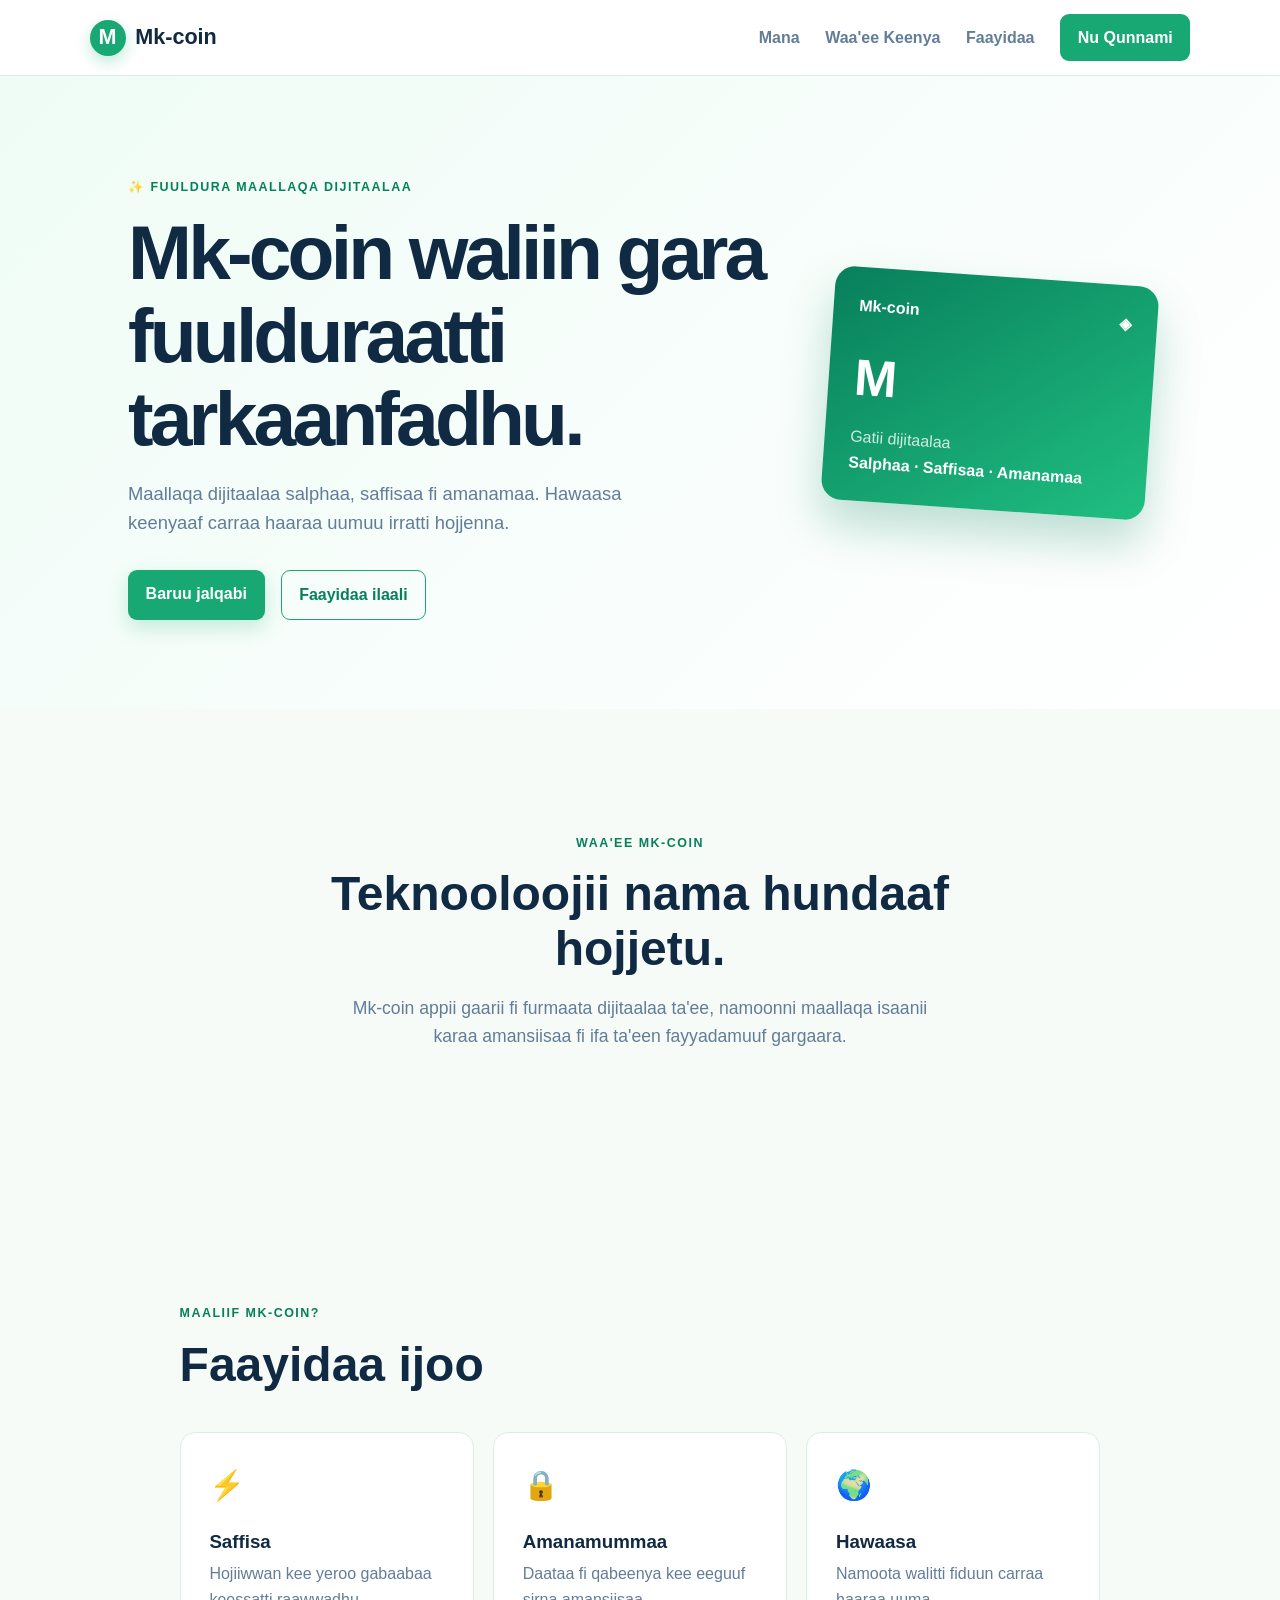
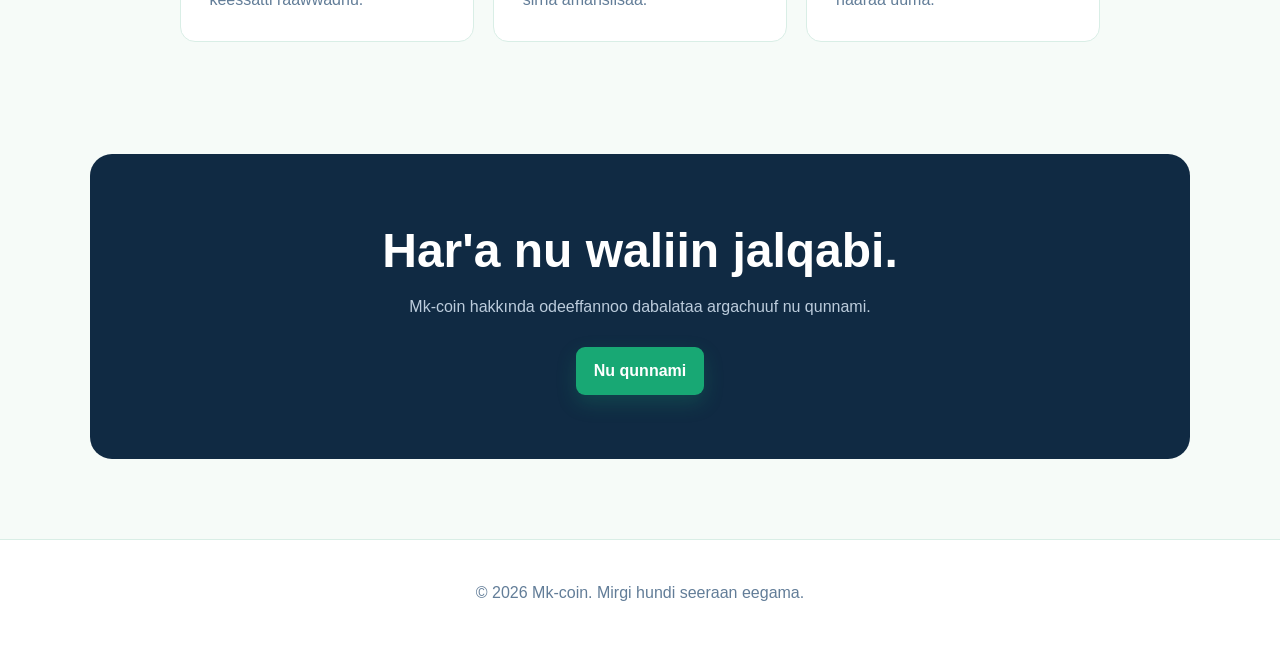
==== index.html @ b6b7df34 "Create Mk-coin Afaan Oromoo website landing page" ====
<!DOCTYPE html>
<html lang="om">
<head>
  <meta charset="UTF-8">
  <meta name="viewport" content="width=device-width, initial-scale=1.0">
  <meta name="description" content="Mk-coin — maallaqa dijitaalaa salphaa fi amanamaa.">
  <title>Mk-coin | Maallaqa Dijitaalaa</title>
  <link rel="stylesheet" href="style.css">
</head>
<body>
  <header class="navbar">
    <a class="brand" href="#home"><span class="coin">M</span> Mk-coin</a>
    <nav>
      <a href="#home">Mana</a>
      <a href="#about">Waa'ee Keenya</a>
      <a href="#features">Faayidaa</a>
      <a class="nav-button" href="#contact">Nu Qunnami</a>
    </nav>
    <button class="menu-button" aria-label="Menuu bani">☰</button>
  </header>

  <main>
    <section id="home" class="hero">
      <div class="hero-content">
        <p class="eyebrow">✨ Fuuldura maallaqa dijitaalaa</p>
        <h1>Mk-coin waliin gara fuulduraatti tarkaanfadhu.</h1>
        <p class="hero-text">Maallaqa dijitaalaa salphaa, saffisaa fi amanamaa. Hawaasa keenyaaf carraa haaraa uumuu irratti hojjenna.</p>
        <div class="hero-actions">
          <a class="button primary" href="#about">Baruu jalqabi</a>
          <a class="button secondary" href="#features">Faayidaa ilaali</a>
        </div>
      </div>
      <div class="hero-card" aria-label="Kaardii Mk-coin">
        <div class="card-top"><span>Mk-coin</span><span>◈</span></div>
        <div class="card-symbol">M</div>
        <p class="card-label">Gatii dijitaalaa</p>
        <strong>Salphaa · Saffisaa · Amanamaa</strong>
      </div>
    </section>

    <section id="about" class="section about">
      <p class="eyebrow">Waa'ee Mk-coin</p>
      <h2>Teknooloojii nama hundaaf hojjetu.</h2>
      <p>Mk-coin appii gaarii fi furmaata dijitaalaa ta'ee, namoonni maallaqa isaanii karaa amansiisaa fi ifa ta'een fayyadamuuf gargaara.</p>
    </section>

    <section id="features" class="section">
      <p class="eyebrow">Maaliif Mk-coin?</p>
      <h2>Faayidaa ijoo</h2>
      <div class="features-grid">
        <article class="feature"><span>⚡</span><h3>Saffisa</h3><p>Hojiiwwan kee yeroo gabaabaa keessatti raawwadhu.</p></article>
        <article class="feature"><span>🔒</span><h3>Amanamummaa</h3><p>Daataa fi qabeenya kee eeguuf sirna amansiisaa.</p></article>
        <article class="feature"><span>🌍</span><h3>Hawaasa</h3><p>Namoota walitti fiduun carraa haaraa uuma.</p></article>
      </div>
    </section>

    <section id="contact" class="cta">
      <h2>Har'a nu waliin jalqabi.</h2>
      <p>Mk-coin hakkında odeeffannoo dabalataa argachuuf nu qunnami.</p>
      <a class="button primary" href="mailto:info@mk-coin.example">Nu qunnami</a>
    </section>
  </main>

  <footer><p>© <span id="year"></span> Mk-coin. Mirgi hundi seeraan eegama.</p></footer>
  <script src="script.js"></script>
</body>
</html>
---- style.css ----
:root {
  --ink: #102a43;
  --muted: #627d98;
  --green: #18a874;
  --green-dark: #087f5b;
  --cream: #f6fbf8;
  --white: #ffffff;
  --line: #d9eee6;
}
* { box-sizing: border-box; }
html { scroll-behavior: smooth; }
body { margin: 0; color: var(--ink); background: var(--cream); font-family: Inter, Arial, sans-serif; line-height: 1.6; }
.navbar { height: 76px; padding: 0 7%; display: flex; align-items: center; justify-content: space-between; background: rgba(255,255,255,.92); border-bottom: 1px solid var(--line); position: sticky; top: 0; z-index: 10; backdrop-filter: blur(10px); }
.brand { color: var(--ink); text-decoration: none; font-size: 1.35rem; font-weight: 800; display: flex; align-items: center; gap: .6rem; }
.coin { display: grid; place-items: center; width: 36px; height: 36px; color: white; background: var(--green); border-radius: 50%; box-shadow: 0 6px 15px #18a87444; }
nav { display: flex; align-items: center; gap: 1.6rem; } nav a { color: var(--muted); text-decoration: none; font-weight: 600; } nav a:hover { color: var(--green-dark); }
.nav-button, .button { border-radius: 9px; padding: .7rem 1.1rem; } .nav-button { color: white !important; background: var(--green); }
.menu-button { display: none; border: 0; background: none; font-size: 1.5rem; }
.hero { min-height: 590px; padding: 7% 10%; display: flex; align-items: center; justify-content: space-between; gap: 4rem; background: linear-gradient(135deg, #effcf6, #fff); }
.hero-content { max-width: 640px; } .eyebrow { color: var(--green-dark); text-transform: uppercase; letter-spacing: .12em; font-size: .78rem; font-weight: 800; } h1 { max-width: 650px; margin: .8rem 0 1.2rem; font-size: clamp(2.5rem, 6vw, 4.8rem); line-height: 1.08; letter-spacing: -.05em; } h2 { margin: .3rem 0 1rem; font-size: clamp(2rem, 4vw, 3rem); line-height: 1.15; } .hero-text { color: var(--muted); font-size: 1.15rem; max-width: 560px; }
.hero-actions { display: flex; gap: 1rem; margin-top: 2rem; } .button { display: inline-block; text-decoration: none; font-weight: 800; } .primary { color: white; background: var(--green); box-shadow: 0 8px 20px #18a87438; } .primary:hover { background: var(--green-dark); } .secondary { color: var(--green-dark); border: 1px solid var(--green); }
.hero-card { width: min(330px, 80vw); min-height: 210px; padding: 1.6rem; color: white; border-radius: 20px; background: linear-gradient(145deg, #087f5b, #20bf82); transform: rotate(4deg); box-shadow: 0 25px 45px #087f5b40; } .card-top { display: flex; justify-content: space-between; font-weight: 800; } .card-symbol { margin: 1.2rem 0 .3rem; font-size: 3.2rem; font-weight: 900; } .card-label { margin: 0; opacity: .8; }
.section { max-width: 1100px; margin: auto; padding: 7rem 7%; } .about { text-align: center; max-width: 800px; } .about p:last-child { color: var(--muted); font-size: 1.1rem; } .features-grid { display: grid; grid-template-columns: repeat(3, 1fr); gap: 1.2rem; margin-top: 2.5rem; } .feature { padding: 1.8rem; border: 1px solid var(--line); border-radius: 15px; background: white; } .feature span { font-size: 1.8rem; } .feature h3 { margin-bottom: .3rem; } .feature p { margin: 0; color: var(--muted); }
.cta { margin: 0 7% 5rem; padding: 4rem 2rem; text-align: center; color: white; border-radius: 22px; background: var(--ink); } .cta p { color: #bcccdc; margin-bottom: 1.7rem; } footer { padding: 1.5rem; text-align: center; color: var(--muted); border-top: 1px solid var(--line); background: white; }
@media (max-width: 700px) { nav { display: none; } .menu-button { display: block; } .navbar.open nav { display: flex; position: absolute; top: 76px; left: 0; right: 0; padding: 1.2rem 7%; flex-direction: column; align-items: flex-start; background: white; border-bottom: 1px solid var(--line); } .hero { padding: 5rem 7%; flex-direction: column; align-items: flex-start; } .hero-card { align-self: center; } .features-grid { grid-template-columns: 1fr; } .section { padding: 4.5rem 7%; } }
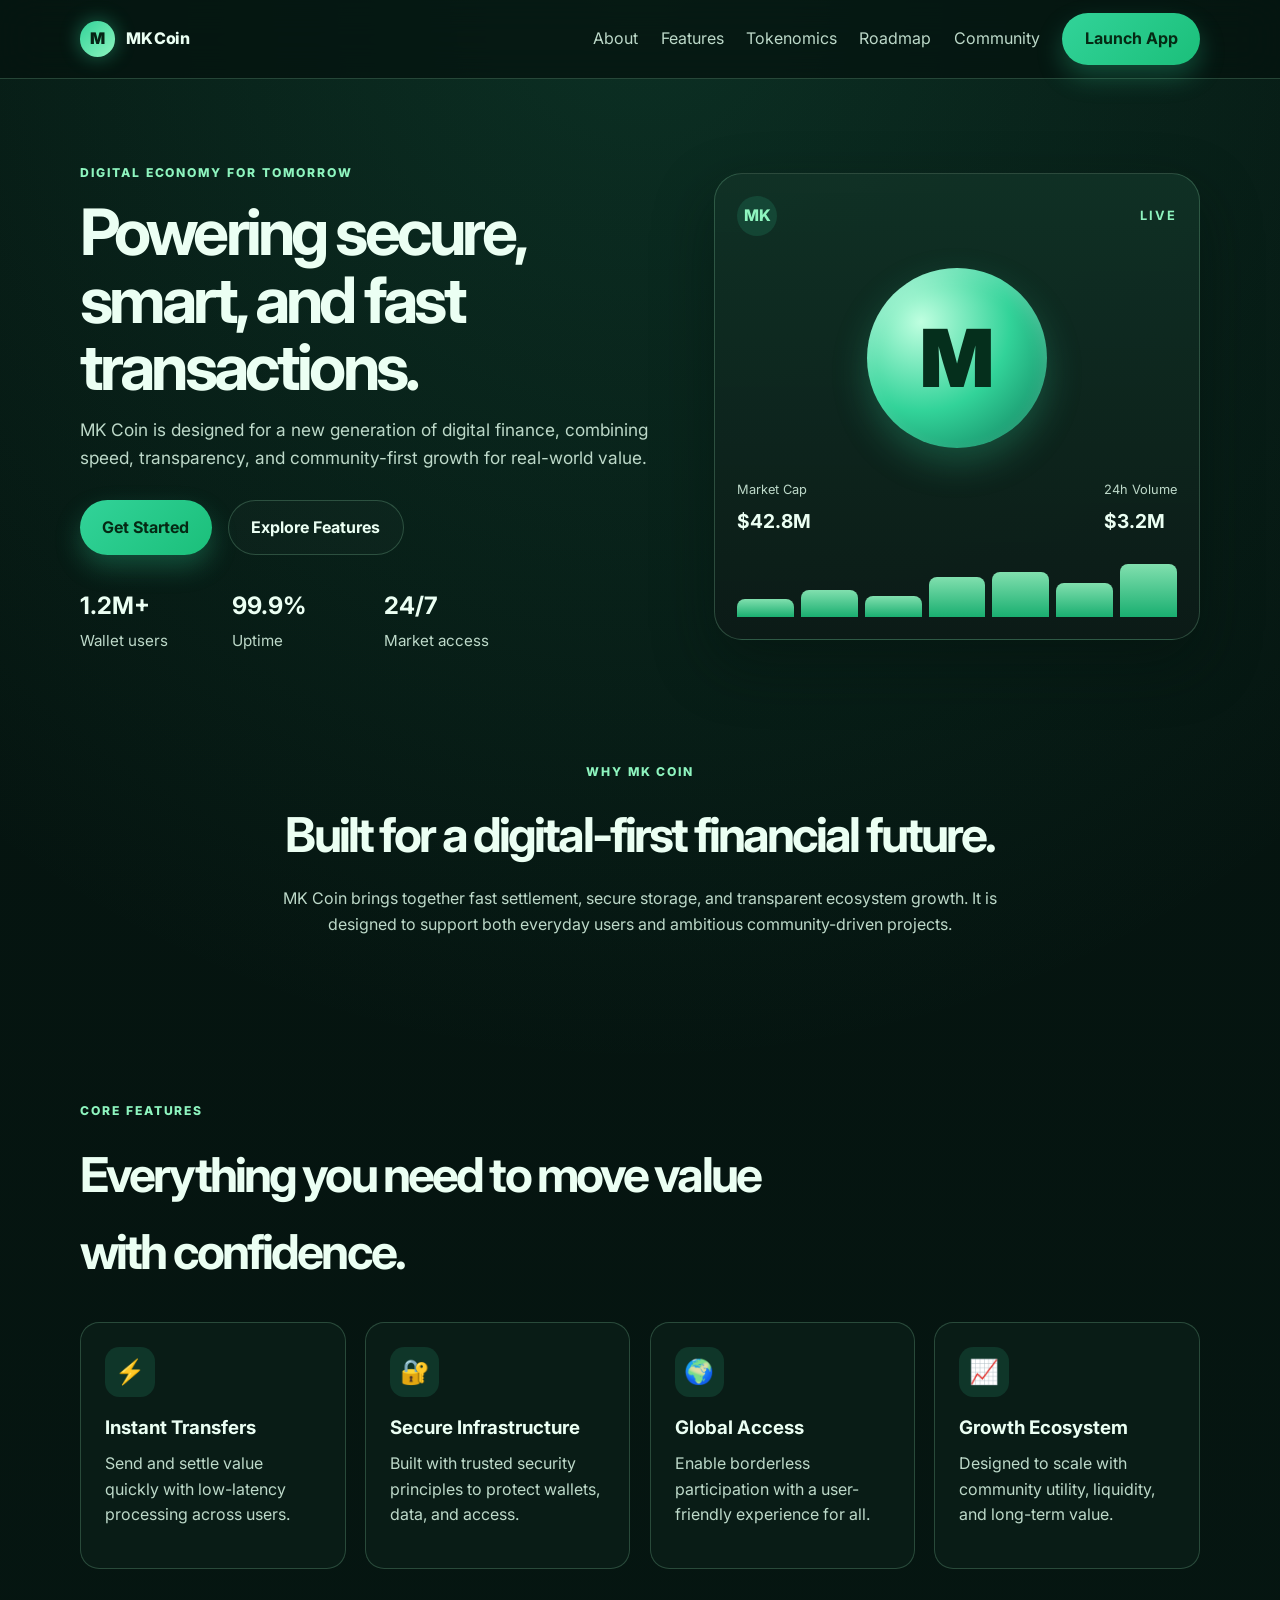
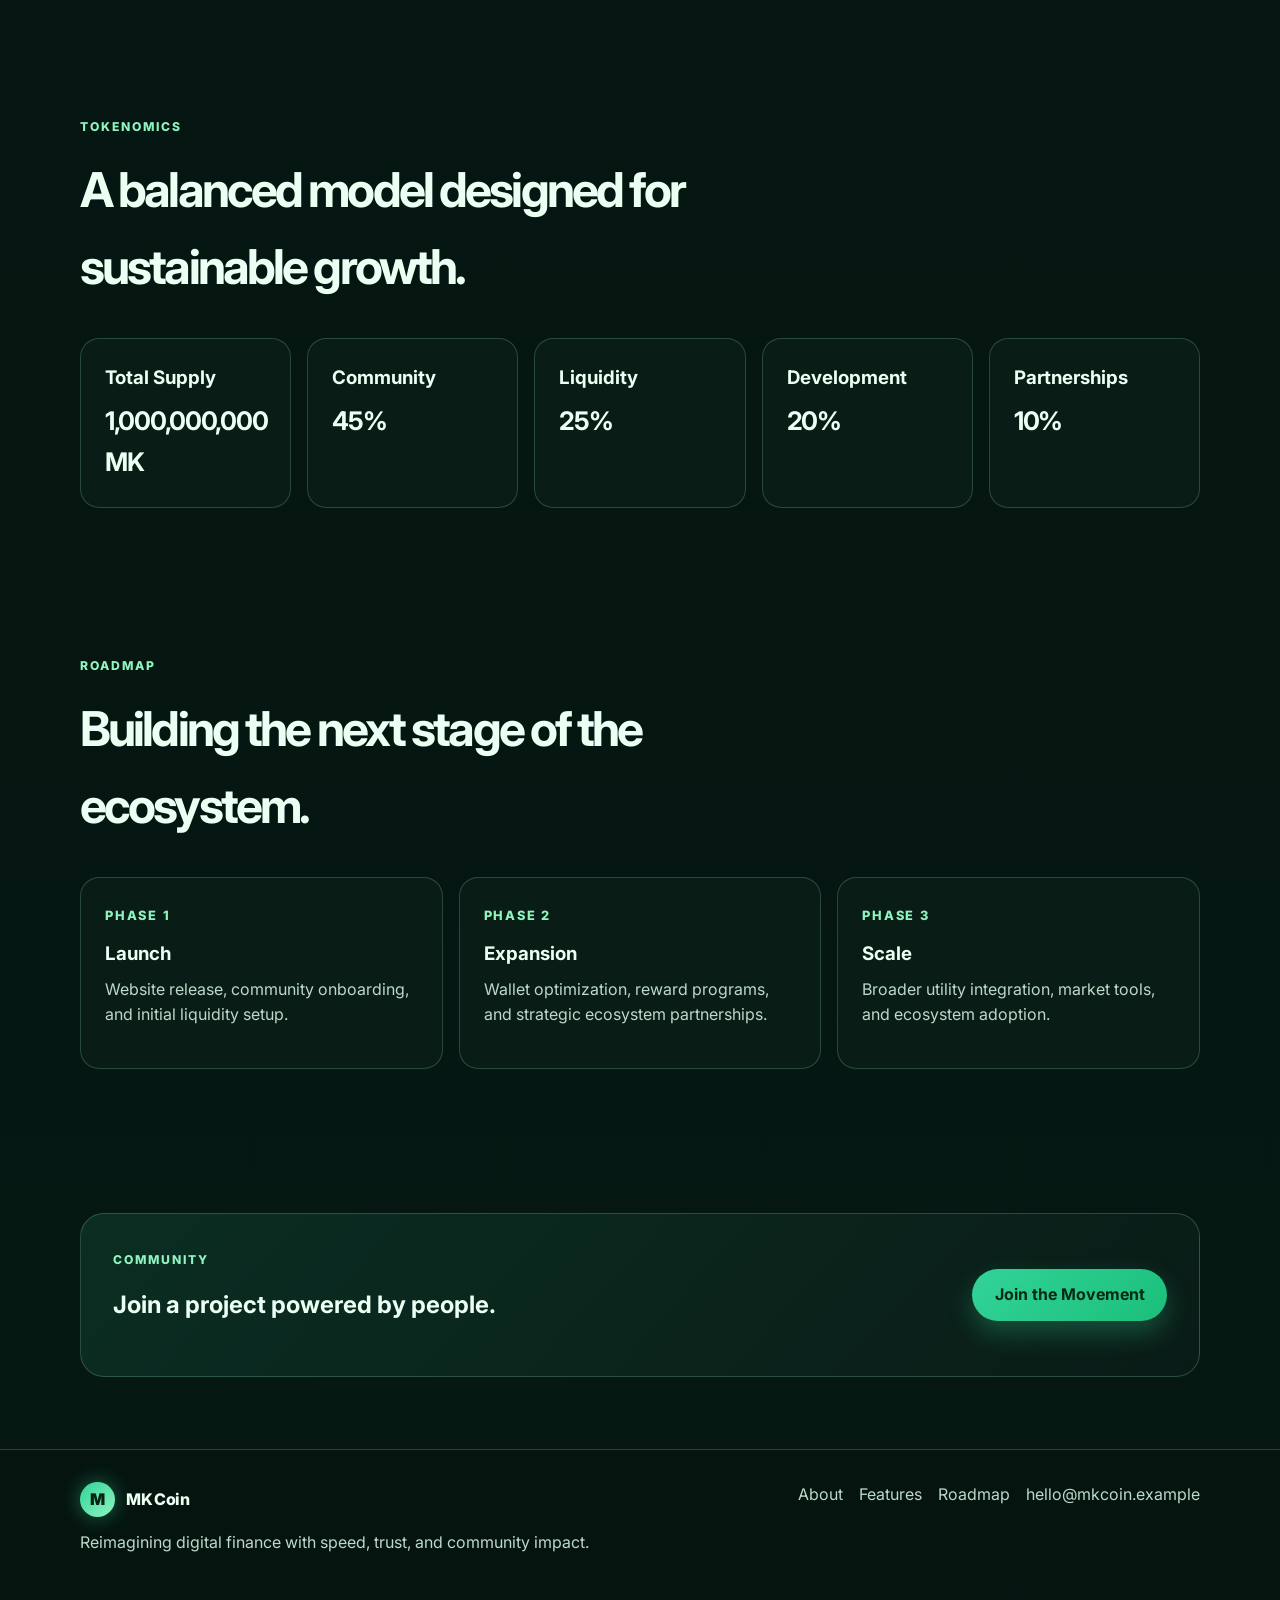
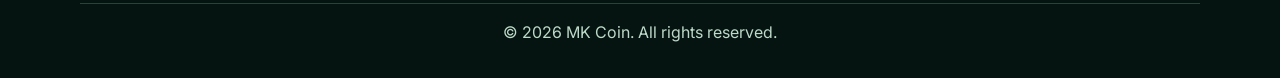
==== commit db6d498b: "Create a modern MK Coin landing page and responsive styling for the GitHub Pages site." ====
--- a/index.html
+++ b/index.html
@@ -1,67 +1,431 @@
 <!DOCTYPE html>
-<html lang="om">
-<head>
-  <meta charset="UTF-8">
-  <meta name="viewport" content="width=device-width, initial-scale=1.0">
-  <meta name="description" content="Mk-coin — maallaqa dijitaalaa salphaa fi amanamaa.">
-  <title>Mk-coin | Maallaqa Dijitaalaa</title>
-  <link rel="stylesheet" href="style.css">
-</head>
-<body>
-  <header class="navbar">
-    <a class="brand" href="#home"><span class="coin">M</span> Mk-coin</a>
-    <nav>
-      <a href="#home">Mana</a>
-      <a href="#about">Waa'ee Keenya</a>
-      <a href="#features">Faayidaa</a>
-      <a class="nav-button" href="#contact">Nu Qunnami</a>
-    </nav>
-    <button class="menu-button" aria-label="Menuu bani">☰</button>
-  </header>
-
-  <main>
-    <section id="home" class="hero">
-      <div class="hero-content">
-        <p class="eyebrow">✨ Fuuldura maallaqa dijitaalaa</p>
-        <h1>Mk-coin waliin gara fuulduraatti tarkaanfadhu.</h1>
-        <p class="hero-text">Maallaqa dijitaalaa salphaa, saffisaa fi amanamaa. Hawaasa keenyaaf carraa haaraa uumuu irratti hojjenna.</p>
-        <div class="hero-actions">
-          <a class="button primary" href="#about">Baruu jalqabi</a>
-          <a class="button secondary" href="#features">Faayidaa ilaali</a>
-        </div>
+<html lang="en">
+  <head>
+    <meta charset="UTF-8" />
+    <meta name="viewport" content="width=device-width, initial-scale=1.0" />
+    <meta
+      name="description"
+      content="MK Coin is a modern digital currency platform built for speed, security, and everyday use."
+    />
+    <title>MK Coin | Digital Finance Reimagined</title>
+    <link rel="preconnect" href="https://fonts.googleapis.com" />
+    <link rel="preconnect" href="https://fonts.gstatic.com" crossorigin />
+    <link
+      href="https://fonts.googleapis.com/css2?family=Inter:wght@400;500;600;700;800;900&display=swap"
+      rel="stylesheet"
+    />
+    <link rel="stylesheet" href="style.css" />
+  </head>
+  <body>
+    <header class="site-header">
+      <div class="container nav-wrap">
+        <a href="#home" class="brand" aria-label="MK Coin home">
+          <span class="brand-mark">M</span>
+          <span>MK Coin</span>
+        </a>
+
+        <button class="menu-button" aria-label="Toggle menu" aria-expanded="false">
+          <span></span>
+          <span></span>
+          <span></span>
+        </button>
+
+        <nav class="main-nav" aria-label="Main navigation">
+          <a href="#about">About</a>
+          <a href="#features">Features</a>
+          <a href="#tokenomics">Tokenomics</a>
+          <a href="#roadmap">Roadmap</a>
+          <a href="#community">Community</a>
+          <a href="#contact" class="nav-cta">Launch App</a>
+        </nav>
       </div>
-      <div class="hero-card" aria-label="Kaardii Mk-coin">
-        <div class="card-top"><span>Mk-coin</span><span>◈</span></div>
-        <div class="card-symbol">M</div>
-        <p class="card-label">Gatii dijitaalaa</p>
-        <strong>Salphaa · Saffisaa · Amanamaa</strong>
+    </header>
+
+    <main id="home">
+      <section class="hero">
+        <div class="container hero-grid">
+          <div class="hero-copy">
+            <span class="eyebrow">Digital economy for tomorrow</span>
+            <h1>Powering secure, smart, and fast transactions.</h1>
+            <p class="lead">
+              MK Coin is designed for a new generation of digital finance, combining
+              speed, transparency, and community-first growth for real-world value.
+            </p>
+            <div class="hero-actions">
+              <a class="button primary" href="#contact">Get Started</a>
+              <a class="button secondary" href="#features">Explore Features</a>
+            </div>
+
+            <ul class="stat-list" aria-label="MK Coin metrics">
+              <li>
+                <strong>1.2M+</strong>
+                <span>Wallet users</span>
+              </li>
+              <li>
+                <strong>99.9%</strong>
+                <span>Uptime</span>
+              </li>
+              <li>
+                <strong>24/7</strong>
+                <span>Market access</span>
+              </li>
+            </ul>
+          </div>
+
+          <div class="hero-panel" aria-label="MK Coin overview">
+            <div class="panel-header">
+              <span class="panel-tag">MK</span>
+              <span class="panel-status">Live</span>
+            </div>
+            <div class="coin-visual">
+              <div class="coin-circle">M</div>
+            </div>
+            <div class="panel-metrics">
+              <div>
+                <label>Market Cap</label>
+                <strong>$42.8M</strong>
+              </div>
+              <div>
+                <label>24h Volume</label>
+                <strong>$3.2M</strong>
+              </div>
+            </div>
+            <div class="mini-chart" aria-hidden="true">
+              <span></span>
+              <span></span>
+              <span></span>
+              <span></span>
+              <span></span>
+              <span></span>
+              <span></span>
+            </div>
+          </div>
+        </div>
+      </section>
+
+      <section id="about" class="section intro">
+        <div class="container narrow">
+          <span class="eyebrow">Why MK Coin</span>
+          <h2>Built for a digital-first financial future.</h2>
+          <p>
+            MK Coin brings together fast settlement, secure storage, and transparent
+            ecosystem growth. It is designed to support both everyday users and
+            ambitious community-driven projects.
+          </p>
+        </div>
+      </section>
+
+      <section id="features" class="section features">
+        <div class="container">
+          <div class="section-heading">
+            <span class="eyebrow">Core features</span>
+            <h2>Everything you need to move value with confidence.</h2>
+          </div>
+
+          <div class="feature-grid">
+            <article class="feature-card">
+              <div class="icon">⚡</div>
+              <h3>Instant Transfers</h3>
+              <p>Send and settle value quickly with low-latency processing across users.</p>
+            </article>
+
+            <article class="feature-card">
+              <div class="icon">🔐</div>
+              <h3>Secure Infrastructure</h3>
+              <p>Built with trusted security principles to protect wallets, data, and access.</p>
+            </article>
+
+            <article class="feature-card">
+              <div class="icon">🌍</div>
+              <h3>Global Access</h3>
+              <p>Enable borderless participation with a user-friendly experience for all.</p>
+            </article>
+
+            <article class="feature-card">
+              <div class="icon">📈</div>
+              <h3>Growth Ecosystem</h3>
+              <p>Designed to scale with community utility, liquidity, and long-term value.</p>
+            </article>
+          </div>
+        </div>
+      </section>
+
+      <section id="tokenomics" class="section tokenomics">
+        <div class="container">
+          <div class="section-heading">
+            <span class="eyebrow">Tokenomics</span>
+            <h2>A balanced model designed for sustainable growth.</h2>
+          </div>
+
+          <div class="token-grid">
+            <div class="token-card">
+              <h3>Total Supply</h3>
+              <strong>1,000,000,000 MK</strong>
+            </div>
+            <div class="token-card">
+              <h3>Community</h3>
+              <strong>45%</strong>
+            </div>
+            <div class="token-card">
+              <h3>Liquidity</h3>
+              <strong>25%</strong>
+            </div>
+            <div class="token-card">
+              <h3>Development</h3>
+              <strong>20%</strong>
+            </div>
+            <div class="token-card">
+              <h3>Partnerships</h3>
+              <strong>10%</strong>
+            </div>
+          </div>
+        </div>
+      </section>
+
+      <section id="roadmap" class="section roadmap">
+        <div class="container">
+          <div class="section-heading">
+            <span class="eyebrow">Roadmap</span>
+            <h2>Building the next stage of the ecosystem.</h2>
+          </div>
+
+          <div class="timeline">
+            <div class="timeline-item">
+              <span class="phase">Phase 1</span>
+              <h3>Launch</h3>
+              <p>Website release, community onboarding, and initial liquidity setup.</p>
+            </div>
+            <div class="timeline-item">
+              <span class="phase">Phase 2</span>
+              <h3>Expansion</h3>
+              <p>Wallet optimization, reward programs, and strategic ecosystem partnerships.</p>
+            </div>
+            <div class="timeline-item">
+              <span class="phase">Phase 3</span>
+              <h3>Scale</h3>
+              <p>Broader utility integration, market tools, and ecosystem adoption.</p>
+            </div>
+          </div>
+        </div>
+      </section>
+
+      <section id="community" class="section community">
+        <div class="container community-box">
+          <div>
+            <span class="eyebrow">Community</span>
+            <h2>Join a project powered by people.</h2>
+          </div>
+          <a class="button primary" href="#contact">Join the Movement</a>
+        </div>
+      </section>
+    </main>
+
+    <footer id="contact" class="site-footer">
+      <div class="container footer-wrap">
+        <div>
+          <a href="#home" class="brand footer-brand">
+            <span class="brand-mark">M</span>
+            <span>MK Coin</span>
+          </a>
+          <p>Reimagining digital finance with speed, trust, and community impact.</p>
+        </div>
+        <div class="footer-links">
+          <a href="#about">About</a>
+          <a href="#features">Features</a>
+          <a href="#roadmap">Roadmap</a>
+          <a href="mailto:hello@mkcoin.example">hello@mkcoin.example</a>
+        </div>
       </div>
-    </section>
-
-    <section id="about" class="section about">
-      <p class="eyebrow">Waa'ee Mk-coin</p>
-      <h2>Teknooloojii nama hundaaf hojjetu.</h2>
-      <p>Mk-coin appii gaarii fi furmaata dijitaalaa ta'ee, namoonni maallaqa isaanii karaa amansiisaa fi ifa ta'een fayyadamuuf gargaara.</p>
-    </section>
-
-    <section id="features" class="section">
-      <p class="eyebrow">Maaliif Mk-coin?</p>
-      <h2>Faayidaa ijoo</h2>
-      <div class="features-grid">
-        <article class="feature"><span>⚡</span><h3>Saffisa</h3><p>Hojiiwwan kee yeroo gabaabaa keessatti raawwadhu.</p></article>
-        <article class="feature"><span>🔒</span><h3>Amanamummaa</h3><p>Daataa fi qabeenya kee eeguuf sirna amansiisaa.</p></article>
-        <article class="feature"><span>🌍</span><h3>Hawaasa</h3><p>Namoota walitti fiduun carraa haaraa uuma.</p></article>
+      <div class="container copyright">
+        <p>© <span id="year"></span> MK Coin. All rights reserved.</p>
       </div>
-    </section>
-
-    <section id="contact" class="cta">
-      <h2>Har'a nu waliin jalqabi.</h2>
-      <p>Mk-coin hakkında odeeffannoo dabalataa argachuuf nu qunnami.</p>
-      <a class="button primary" href="mailto:info@mk-coin.example">Nu qunnami</a>
-    </section>
-  </main>
-
-  <footer><p>© <span id="year"></span> Mk-coin. Mirgi hundi seeraan eegama.</p></footer>
-  <script src="script.js"></script>
-</body>
+    </footer>
+
+    <script src="script.js"></script>
+  </body>
 </html>
+
+
+
+
+
+
+
+
+
+
+
+
+
+
+
+
+
+
+
+
+
+
+
+
+
+
+
+
+
+
+
+
+
+
+
+
+
+
+
+
+
+
+
+
+
+
+
+
+
+
+
+
+
+
+
+
+
+
+
+
+
+
+
+
+
+
+
+
+
+
+
+
+
+
+
+
+
+
+
+
+
+
+
+
+
+
+
+
+
+
+
+
+
+
+
+
+
+
+
+
+
+
+
+
+
+
+
+
+
+
+
+
+
+
+
+
+
+
+
+
+
+
+
+
+
+
+
+
+
+
+
+
+
+
+
+
+
+
+
+
+
+
+
+
+
+
+
+
+
+
+
+
+
+
+
+
+
+
+
+
+
+
+
+
+
+
+
+
+
+
+
+
+
+
+
+
+
+
+
+
+
+
+
+
+
--- a/style.css
+++ b/style.css
@@ -1,25 +1,529 @@
 :root {
-  --ink: #102a43;
-  --muted: #627d98;
-  --green: #18a874;
-  --green-dark: #087f5b;
-  --cream: #f6fbf8;
-  --white: #ffffff;
-  --line: #d9eee6;
-}
-* { box-sizing: border-box; }
-html { scroll-behavior: smooth; }
-body { margin: 0; color: var(--ink); background: var(--cream); font-family: Inter, Arial, sans-serif; line-height: 1.6; }
-.navbar { height: 76px; padding: 0 7%; display: flex; align-items: center; justify-content: space-between; background: rgba(255,255,255,.92); border-bottom: 1px solid var(--line); position: sticky; top: 0; z-index: 10; backdrop-filter: blur(10px); }
-.brand { color: var(--ink); text-decoration: none; font-size: 1.35rem; font-weight: 800; display: flex; align-items: center; gap: .6rem; }
-.coin { display: grid; place-items: center; width: 36px; height: 36px; color: white; background: var(--green); border-radius: 50%; box-shadow: 0 6px 15px #18a87444; }
-nav { display: flex; align-items: center; gap: 1.6rem; } nav a { color: var(--muted); text-decoration: none; font-weight: 600; } nav a:hover { color: var(--green-dark); }
-.nav-button, .button { border-radius: 9px; padding: .7rem 1.1rem; } .nav-button { color: white !important; background: var(--green); }
-.menu-button { display: none; border: 0; background: none; font-size: 1.5rem; }
-.hero { min-height: 590px; padding: 7% 10%; display: flex; align-items: center; justify-content: space-between; gap: 4rem; background: linear-gradient(135deg, #effcf6, #fff); }
-.hero-content { max-width: 640px; } .eyebrow { color: var(--green-dark); text-transform: uppercase; letter-spacing: .12em; font-size: .78rem; font-weight: 800; } h1 { max-width: 650px; margin: .8rem 0 1.2rem; font-size: clamp(2.5rem, 6vw, 4.8rem); line-height: 1.08; letter-spacing: -.05em; } h2 { margin: .3rem 0 1rem; font-size: clamp(2rem, 4vw, 3rem); line-height: 1.15; } .hero-text { color: var(--muted); font-size: 1.15rem; max-width: 560px; }
-.hero-actions { display: flex; gap: 1rem; margin-top: 2rem; } .button { display: inline-block; text-decoration: none; font-weight: 800; } .primary { color: white; background: var(--green); box-shadow: 0 8px 20px #18a87438; } .primary:hover { background: var(--green-dark); } .secondary { color: var(--green-dark); border: 1px solid var(--green); }
-.hero-card { width: min(330px, 80vw); min-height: 210px; padding: 1.6rem; color: white; border-radius: 20px; background: linear-gradient(145deg, #087f5b, #20bf82); transform: rotate(4deg); box-shadow: 0 25px 45px #087f5b40; } .card-top { display: flex; justify-content: space-between; font-weight: 800; } .card-symbol { margin: 1.2rem 0 .3rem; font-size: 3.2rem; font-weight: 900; } .card-label { margin: 0; opacity: .8; }
-.section { max-width: 1100px; margin: auto; padding: 7rem 7%; } .about { text-align: center; max-width: 800px; } .about p:last-child { color: var(--muted); font-size: 1.1rem; } .features-grid { display: grid; grid-template-columns: repeat(3, 1fr); gap: 1.2rem; margin-top: 2.5rem; } .feature { padding: 1.8rem; border: 1px solid var(--line); border-radius: 15px; background: white; } .feature span { font-size: 1.8rem; } .feature h3 { margin-bottom: .3rem; } .feature p { margin: 0; color: var(--muted); }
-.cta { margin: 0 7% 5rem; padding: 4rem 2rem; text-align: center; color: white; border-radius: 22px; background: var(--ink); } .cta p { color: #bcccdc; margin-bottom: 1.7rem; } footer { padding: 1.5rem; text-align: center; color: var(--muted); border-top: 1px solid var(--line); background: white; }
-@media (max-width: 700px) { nav { display: none; } .menu-button { display: block; } .navbar.open nav { display: flex; position: absolute; top: 76px; left: 0; right: 0; padding: 1.2rem 7%; flex-direction: column; align-items: flex-start; background: white; border-bottom: 1px solid var(--line); } .hero { padding: 5rem 7%; flex-direction: column; align-items: flex-start; } .hero-card { align-self: center; } .features-grid { grid-template-columns: 1fr; } .section { padding: 4.5rem 7%; } }
+  --bg: #061813;
+  --bg-soft: #0d251d;
+  --panel: rgba(12, 34, 25, 0.8);
+  --panel-strong: #112d23;
+  --card: #0f2019;
+  --line: rgba(147, 221, 175, 0.24);
+  --text: #ebfff3;
+  --muted: #bdd9c9;
+  --primary: #32d399;
+  --primary-strong: #1bbf7a;
+  --primary-soft: rgba(50, 211, 153, 0.14);
+  --accent: #8ef5bf;
+  --shadow: 0 24px 60px rgba(5, 18, 13, 0.45);
+}
+
+* {
+  box-sizing: border-box;
+}
+
+html {
+  scroll-behavior: smooth;
+}
+
+body {
+  margin: 0;
+  font-family: "Inter", sans-serif;
+  background:
+    radial-gradient(circle at top, rgba(50, 211, 153, 0.15), transparent 32%),
+    linear-gradient(180deg, #05130f 0%, #061813 100%);
+  color: var(--text);
+  line-height: 1.6;
+}
+
+a {
+  color: inherit;
+  text-decoration: none;
+}
+
+img {
+  max-width: 100%;
+  display: block;
+}
+
+button,
+input,
+textarea,
+select {
+  font: inherit;
+}
+
+.container {
+  width: min(1120px, calc(100% - 2rem));
+  margin: 0 auto;
+}
+
+.site-header {
+  position: sticky;
+  top: 0;
+  z-index: 20;
+  backdrop-filter: blur(18px);
+  background: rgba(5, 19, 15, 0.72);
+  border-bottom: 1px solid var(--line);
+}
+
+.nav-wrap {
+  display: flex;
+  align-items: center;
+  justify-content: space-between;
+  min-height: 78px;
+  gap: 1rem;
+}
+
+.brand {
+  display: inline-flex;
+  align-items: center;
+  gap: 0.7rem;
+  font-weight: 800;
+  letter-spacing: -0.04em;
+}
+
+.brand-mark {
+  width: 2.2rem;
+  height: 2.2rem;
+  display: grid;
+  place-items: center;
+  border-radius: 50%;
+  background: linear-gradient(135deg, var(--primary), var(--accent));
+  color: #062214;
+  font-weight: 900;
+  box-shadow: 0 0 20px rgba(50, 211, 153, 0.45);
+}
+
+.main-nav {
+  display: flex;
+  align-items: center;
+  gap: 1.4rem;
+  color: var(--muted);
+}
+
+.main-nav a {
+  transition: color 0.2s ease;
+}
+
+.main-nav a:hover {
+  color: var(--text);
+}
+
+.nav-cta,
+.button {
+  display: inline-flex;
+  align-items: center;
+  justify-content: center;
+  border-radius: 999px;
+  padding: 0.85rem 1.4rem;
+  font-weight: 700;
+  transition: transform 0.2s ease, box-shadow 0.2s ease;
+}
+
+.nav-cta,
+.button.primary {
+  background: linear-gradient(135deg, var(--primary), var(--primary-strong));
+  color: #052914;
+  box-shadow: 0 12px 26px rgba(50, 211, 153, 0.28);
+}
+
+.button.secondary {
+  border: 1px solid var(--line);
+  color: var(--text);
+  background: rgba(255, 255, 255, 0.02);
+}
+
+.nav-cta:hover,
+.button:hover {
+  transform: translateY(-1px);
+}
+
+.hero {
+  padding: 5rem 0 2rem;
+}
+
+.hero-grid {
+  display: grid;
+  grid-template-columns: 1.1fr 0.9fr;
+  align-items: center;
+  gap: 2.5rem;
+}
+
+.eyebrow {
+  display: inline-block;
+  margin-bottom: 1rem;
+  font-size: 0.76rem;
+  letter-spacing: 0.16em;
+  font-weight: 800;
+  text-transform: uppercase;
+  color: var(--accent);
+}
+
+h1,
+h2,
+h3,
+p {
+  margin-top: 0;
+}
+
+h1 {
+  font-size: clamp(2.6rem, 5vw, 5rem);
+  line-height: 1.05;
+  letter-spacing: -0.06em;
+  margin-bottom: 1rem;
+}
+
+.lead {
+  font-size: 1.08rem;
+  color: var(--muted);
+  max-width: 640px;
+}
+
+.hero-actions {
+  display: flex;
+  flex-wrap: wrap;
+  gap: 1rem;
+  margin-top: 1.8rem;
+}
+
+.stat-list {
+  list-style: none;
+  padding: 0;
+  margin: 2rem 0 0;
+  display: flex;
+  flex-wrap: wrap;
+  gap: 2rem;
+}
+
+.stat-list li {
+  min-width: 120px;
+}
+
+.stat-list strong {
+  display: block;
+  font-size: 1.5rem;
+  margin-bottom: 0.2rem;
+}
+
+.stat-list span {
+  color: var(--muted);
+  font-size: 0.95rem;
+}
+
+.hero-panel {
+  background: linear-gradient(180deg, rgba(17, 50, 38, 0.9), rgba(12, 27, 23, 0.95));
+  border: 1px solid var(--line);
+  border-radius: 1.75rem;
+  padding: 1.4rem;
+  box-shadow: var(--shadow);
+}
+
+.panel-header,
+.panel-metrics {
+  display: flex;
+  align-items: center;
+  justify-content: space-between;
+  gap: 1rem;
+}
+
+.panel-tag {
+  display: inline-flex;
+  align-items: center;
+  justify-content: center;
+  width: 2.5rem;
+  height: 2.5rem;
+  border-radius: 50%;
+  background: var(--primary-soft);
+  color: var(--accent);
+  font-weight: 800;
+}
+
+.panel-status {
+  color: var(--accent);
+  font-weight: 700;
+  font-size: 0.8rem;
+  text-transform: uppercase;
+  letter-spacing: 0.14em;
+}
+
+.coin-visual {
+  display: grid;
+  place-items: center;
+  margin: 2rem 0;
+}
+
+.coin-circle {
+  width: 180px;
+  height: 180px;
+  border-radius: 50%;
+  display: grid;
+  place-items: center;
+  font-size: 5rem;
+  font-weight: 900;
+  background: radial-gradient(circle at 30% 30%, #bfffe0, var(--primary) 50%, #0d7657 100%);
+  color: #052f1c;
+  box-shadow: inset 0 8px 18px rgba(255, 255, 255, 0.2), 0 15px 35px rgba(50, 211, 153, 0.26);
+}
+
+.panel-metrics {
+  margin-top: 1rem;
+}
+
+.panel-metrics label {
+  display: block;
+  color: var(--muted);
+  margin-bottom: 0.35rem;
+  font-size: 0.8rem;
+}
+
+.panel-metrics strong {
+  font-size: 1.2rem;
+}
+
+.mini-chart {
+  display: flex;
+  align-items: end;
+  gap: 0.45rem;
+  height: 80px;
+  padding-top: 1.3rem;
+}
+
+.mini-chart span {
+  display: block;
+  width: 100%;
+  background: linear-gradient(180deg, var(--accent), var(--primary-strong));
+  border-radius: 8px 8px 0 0;
+  opacity: 0.9;
+}
+
+.mini-chart span:nth-child(1) { height: 30%; }
+.mini-chart span:nth-child(2) { height: 46%; }
+.mini-chart span:nth-child(3) { height: 35%; }
+.mini-chart span:nth-child(4) { height: 68%; }
+.mini-chart span:nth-child(5) { height: 76%; }
+.mini-chart span:nth-child(6) { height: 58%; }
+.mini-chart span:nth-child(7) { height: 90%; }
+
+.section {
+  padding: 4.5rem 0;
+}
+
+.narrow {
+  max-width: 760px;
+  text-align: center;
+}
+
+.section-heading {
+  max-width: 700px;
+  margin-bottom: 2rem;
+}
+
+.section-heading h2,
+.narrow h2 {
+  font-size: clamp(2rem, 4vw, 3rem);
+  letter-spacing: -0.06em;
+  margin-bottom: 0.75rem;
+}
+
+.narrow p,
+.section-heading p,
+.feature-card p,
+.timeline-item p,
+.site-footer p {
+  color: var(--muted);
+}
+
+.feature-grid {
+  display: grid;
+  grid-template-columns: repeat(4, minmax(0, 1fr));
+  gap: 1.2rem;
+}
+
+.feature-card,
+.token-card,
+.timeline-item {
+  background: rgba(11, 30, 24, 0.8);
+  border: 1px solid var(--line);
+  border-radius: 1.2rem;
+  padding: 1.5rem;
+}
+
+.icon {
+  width: 3.1rem;
+  height: 3.1rem;
+  display: grid;
+  place-items: center;
+  border-radius: 0.9rem;
+  background: var(--primary-soft);
+  font-size: 1.5rem;
+  margin-bottom: 1rem;
+}
+
+.feature-card h3,
+.token-card h3,
+.timeline-item h3 {
+  margin-bottom: 0.5rem;
+}
+
+.token-grid {
+  display: grid;
+  grid-template-columns: repeat(5, minmax(0, 1fr));
+  gap: 1rem;
+}
+
+.token-card strong {
+  font-size: 1.6rem;
+  letter-spacing: -0.05em;
+}
+
+.timeline {
+  display: grid;
+  grid-template-columns: repeat(3, minmax(0, 1fr));
+  gap: 1rem;
+}
+
+.phase {
+  display: inline-block;
+  margin-bottom: 0.8rem;
+  color: var(--accent);
+  font-size: 0.8rem;
+  font-weight: 800;
+  text-transform: uppercase;
+  letter-spacing: 0.14em;
+}
+
+.community-box {
+  display: flex;
+  align-items: center;
+  justify-content: space-between;
+  gap: 1rem;
+  padding: 2rem 2rem;
+  background: linear-gradient(135deg, rgba(50, 211, 153, 0.12), rgba(255,255,255,0.02));
+  border: 1px solid var(--line);
+  border-radius: 1.5rem;
+}
+
+.site-footer {
+  border-top: 1px solid var(--line);
+  padding: 2rem 0 1rem;
+  background: rgba(5, 19, 15, 0.7);
+}
+
+.footer-wrap {
+  display: flex;
+  align-items: flex-start;
+  justify-content: space-between;
+  gap: 1.5rem;
+}
+
+.footer-brand {
+  margin-bottom: 0.8rem;
+}
+
+.footer-links {
+  display: flex;
+  flex-wrap: wrap;
+  justify-content: flex-end;
+  gap: 1rem;
+  color: var(--muted);
+}
+
+.copyright {
+  margin-top: 2rem;
+  padding-top: 1rem;
+  border-top: 1px solid var(--line);
+  text-align: center;
+}
+
+.menu-button {
+  display: none;
+  width: 46px;
+  height: 46px;
+  border: 1px solid var(--line);
+  background: rgba(255,255,255,0.02);
+  border-radius: 0.8rem;
+  padding: 0.8rem 0.65rem;
+  cursor: pointer;
+}
+
+.menu-button span {
+  display: block;
+  width: 100%;
+  height: 2px;
+  background: var(--text);
+  border-radius: 999px;
+}
+
+.menu-button span + span {
+  margin-top: 0.42rem;
+}
+
+@media (max-width: 900px) {
+  .hero-grid,
+  .feature-grid,
+  .token-grid,
+  .timeline,
+  .community-box,
+  .footer-wrap {
+    grid-template-columns: 1fr;
+    display: grid;
+  }
+
+  .feature-grid {
+    grid-template-columns: repeat(2, minmax(0, 1fr));
+  }
+
+  .token-grid {
+    grid-template-columns: repeat(2, minmax(0, 1fr));
+  }
+
+  .community-box {
+    text-align: center;
+  }
+
+  .footer-links {
+    justify-content: flex-start;
+  }
+}
+
+@media (max-width: 720px) {
+  .menu-button {
+    display: block;
+  }
+
+  .main-nav {
+    position: absolute;
+    left: 1rem;
+    right: 1rem;
+    top: calc(100% + 0.6rem);
+    display: none;
+    flex-direction: column;
+    align-items: flex-start;
+    background: rgba(7, 22, 17, 0.98);
+    border: 1px solid var(--line);
+    border-radius: 1rem;
+    padding: 1rem;
+    box-shadow: var(--shadow);
+  }
+
+  .site-header.open .main-nav {
+    display: flex;
+  }
+
+  .feature-grid,
+  .token-grid,
+  .timeline {
+    grid-template-columns: 1fr;
+  }
+
+  .hero {
+    padding-top: 3rem;
+  }
+
+  .coin-circle {
+    width: 150px;
+    height: 150px;
+    font-size: 4rem;
+  }
+
+  .community-box {
+    padding: 1.6rem 1.2rem;
+  }
+}
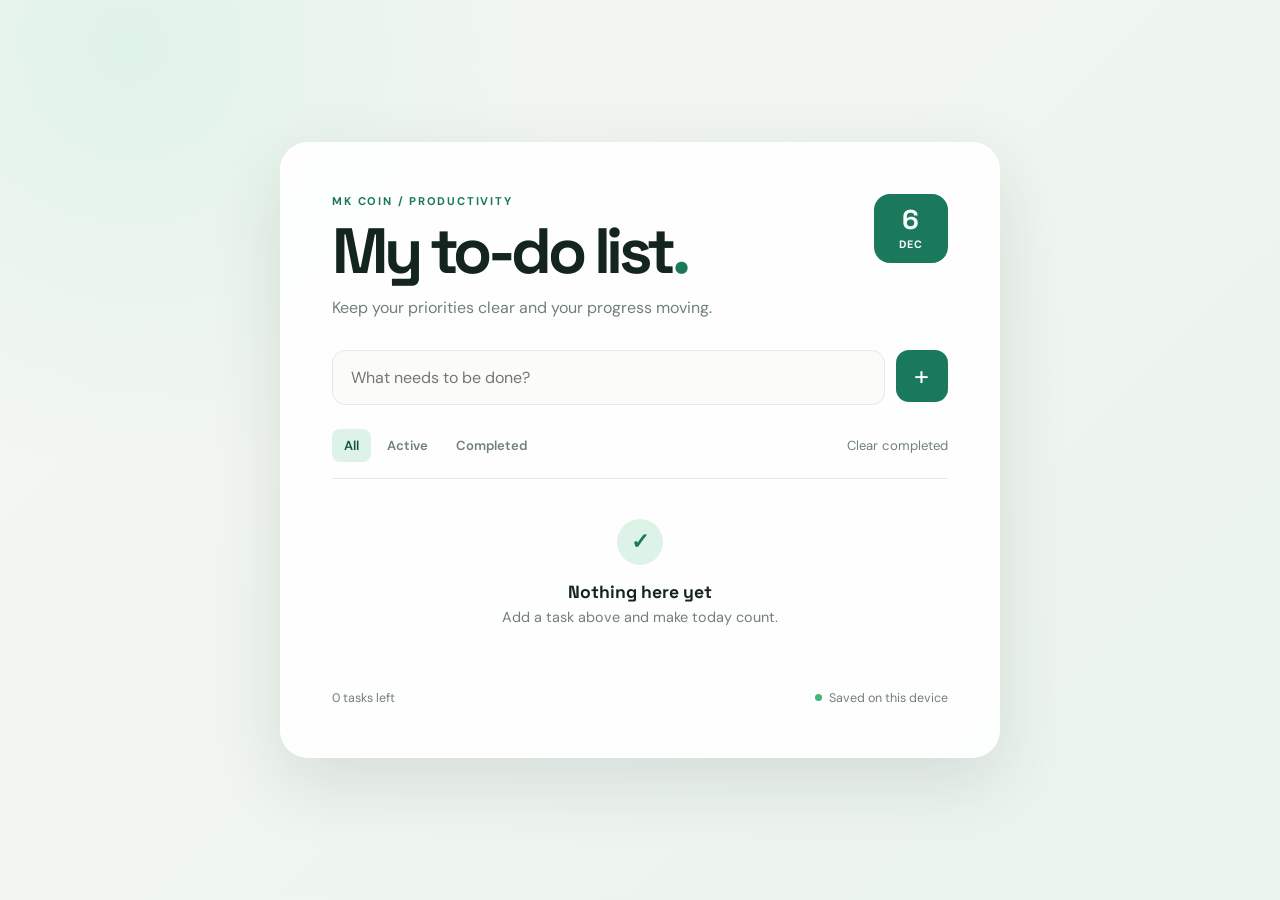
==== commit 046a9afa: "Replace the MK Coin landing page with a responsive to-do list app using local storage." ====
--- a/index.html
+++ b/index.html
@@ -3,429 +3,57 @@
   <head>
     <meta charset="UTF-8" />
     <meta name="viewport" content="width=device-width, initial-scale=1.0" />
-    <meta
-      name="description"
-      content="MK Coin is a modern digital currency platform built for speed, security, and everyday use."
-    />
-    <title>MK Coin | Digital Finance Reimagined</title>
+    <meta name="description" content="A simple, fast to-do list with local storage." />
+    <title>MK Tasks | To-Do List</title>
     <link rel="preconnect" href="https://fonts.googleapis.com" />
     <link rel="preconnect" href="https://fonts.gstatic.com" crossorigin />
-    <link
-      href="https://fonts.googleapis.com/css2?family=Inter:wght@400;500;600;700;800;900&display=swap"
-      rel="stylesheet"
-    />
+    <link href="https://fonts.googleapis.com/css2?family=DM+Sans:wght@400;500;600;700&family=Space+Grotesk:wght@500;600;700&display=swap" rel="stylesheet" />
     <link rel="stylesheet" href="style.css" />
   </head>
   <body>
-    <header class="site-header">
-      <div class="container nav-wrap">
-        <a href="#home" class="brand" aria-label="MK Coin home">
-          <span class="brand-mark">M</span>
-          <span>MK Coin</span>
-        </a>
+    <main class="app-shell">
+      <section class="app-card" aria-labelledby="app-title">
+        <header class="app-header">
+          <div>
+            <p class="kicker">MK COIN / PRODUCTIVITY</p>
+            <h1 id="app-title">My to-do list<span>.</span></h1>
+            <p class="subtitle">Keep your priorities clear and your progress moving.</p>
+          </div>
+          <div class="date-badge" aria-label="Today's date">
+            <span id="day-number"></span>
+            <span id="month-name"></span>
+          </div>
+        </header>
 
-        <button class="menu-button" aria-label="Toggle menu" aria-expanded="false">
-          <span></span>
-          <span></span>
-          <span></span>
-        </button>
+        <form id="task-form" class="task-form">
+          <label class="sr-only" for="task-input">Add a task</label>
+          <input id="task-input" name="task" type="text" maxlength="120" placeholder="What needs to be done?" autocomplete="off" required />
+          <button class="add-button" type="submit" aria-label="Add task">+</button>
+        </form>
 
-        <nav class="main-nav" aria-label="Main navigation">
-          <a href="#about">About</a>
-          <a href="#features">Features</a>
-          <a href="#tokenomics">Tokenomics</a>
-          <a href="#roadmap">Roadmap</a>
-          <a href="#community">Community</a>
-          <a href="#contact" class="nav-cta">Launch App</a>
-        </nav>
-      </div>
-    </header>
+        <div class="toolbar">
+          <div class="filters" role="group" aria-label="Filter tasks">
+            <button class="filter-button active" type="button" data-filter="all">All</button>
+            <button class="filter-button" type="button" data-filter="active">Active</button>
+            <button class="filter-button" type="button" data-filter="completed">Completed</button>
+          </div>
+          <button id="clear-completed" class="text-button" type="button">Clear completed</button>
+        </div>
 
-    <main id="home">
-      <section class="hero">
-        <div class="container hero-grid">
-          <div class="hero-copy">
-            <span class="eyebrow">Digital economy for tomorrow</span>
-            <h1>Powering secure, smart, and fast transactions.</h1>
-            <p class="lead">
-              MK Coin is designed for a new generation of digital finance, combining
-              speed, transparency, and community-first growth for real-world value.
-            </p>
-            <div class="hero-actions">
-              <a class="button primary" href="#contact">Get Started</a>
-              <a class="button secondary" href="#features">Explore Features</a>
-            </div>
+        <div id="empty-state" class="empty-state">
+          <div class="empty-icon">✓</div>
+          <h2>Nothing here yet</h2>
+          <p>Add a task above and make today count.</p>
+        </div>
 
-            <ul class="stat-list" aria-label="MK Coin metrics">
-              <li>
-                <strong>1.2M+</strong>
-                <span>Wallet users</span>
-              </li>
-              <li>
-                <strong>99.9%</strong>
-                <span>Uptime</span>
-              </li>
-              <li>
-                <strong>24/7</strong>
-                <span>Market access</span>
-              </li>
-            </ul>
-          </div>
+        <ul id="task-list" class="task-list" aria-live="polite"></ul>
 
-          <div class="hero-panel" aria-label="MK Coin overview">
-            <div class="panel-header">
-              <span class="panel-tag">MK</span>
-              <span class="panel-status">Live</span>
-            </div>
-            <div class="coin-visual">
-              <div class="coin-circle">M</div>
-            </div>
-            <div class="panel-metrics">
-              <div>
-                <label>Market Cap</label>
-                <strong>$42.8M</strong>
-              </div>
-              <div>
-                <label>24h Volume</label>
-                <strong>$3.2M</strong>
-              </div>
-            </div>
-            <div class="mini-chart" aria-hidden="true">
-              <span></span>
-              <span></span>
-              <span></span>
-              <span></span>
-              <span></span>
-              <span></span>
-              <span></span>
-            </div>
-          </div>
-        </div>
-      </section>
-
-      <section id="about" class="section intro">
-        <div class="container narrow">
-          <span class="eyebrow">Why MK Coin</span>
-          <h2>Built for a digital-first financial future.</h2>
-          <p>
-            MK Coin brings together fast settlement, secure storage, and transparent
-            ecosystem growth. It is designed to support both everyday users and
-            ambitious community-driven projects.
-          </p>
-        </div>
-      </section>
-
-      <section id="features" class="section features">
-        <div class="container">
-          <div class="section-heading">
-            <span class="eyebrow">Core features</span>
-            <h2>Everything you need to move value with confidence.</h2>
-          </div>
-
-          <div class="feature-grid">
-            <article class="feature-card">
-              <div class="icon">⚡</div>
-              <h3>Instant Transfers</h3>
-              <p>Send and settle value quickly with low-latency processing across users.</p>
-            </article>
-
-            <article class="feature-card">
-              <div class="icon">🔐</div>
-              <h3>Secure Infrastructure</h3>
-              <p>Built with trusted security principles to protect wallets, data, and access.</p>
-            </article>
-
-            <article class="feature-card">
-              <div class="icon">🌍</div>
-              <h3>Global Access</h3>
-              <p>Enable borderless participation with a user-friendly experience for all.</p>
-            </article>
-
-            <article class="feature-card">
-              <div class="icon">📈</div>
-              <h3>Growth Ecosystem</h3>
-              <p>Designed to scale with community utility, liquidity, and long-term value.</p>
-            </article>
-          </div>
-        </div>
-      </section>
-
-      <section id="tokenomics" class="section tokenomics">
-        <div class="container">
-          <div class="section-heading">
-            <span class="eyebrow">Tokenomics</span>
-            <h2>A balanced model designed for sustainable growth.</h2>
-          </div>
-
-          <div class="token-grid">
-            <div class="token-card">
-              <h3>Total Supply</h3>
-              <strong>1,000,000,000 MK</strong>
-            </div>
-            <div class="token-card">
-              <h3>Community</h3>
-              <strong>45%</strong>
-            </div>
-            <div class="token-card">
-              <h3>Liquidity</h3>
-              <strong>25%</strong>
-            </div>
-            <div class="token-card">
-              <h3>Development</h3>
-              <strong>20%</strong>
-            </div>
-            <div class="token-card">
-              <h3>Partnerships</h3>
-              <strong>10%</strong>
-            </div>
-          </div>
-        </div>
-      </section>
-
-      <section id="roadmap" class="section roadmap">
-        <div class="container">
-          <div class="section-heading">
-            <span class="eyebrow">Roadmap</span>
-            <h2>Building the next stage of the ecosystem.</h2>
-          </div>
-
-          <div class="timeline">
-            <div class="timeline-item">
-              <span class="phase">Phase 1</span>
-              <h3>Launch</h3>
-              <p>Website release, community onboarding, and initial liquidity setup.</p>
-            </div>
-            <div class="timeline-item">
-              <span class="phase">Phase 2</span>
-              <h3>Expansion</h3>
-              <p>Wallet optimization, reward programs, and strategic ecosystem partnerships.</p>
-            </div>
-            <div class="timeline-item">
-              <span class="phase">Phase 3</span>
-              <h3>Scale</h3>
-              <p>Broader utility integration, market tools, and ecosystem adoption.</p>
-            </div>
-          </div>
-        </div>
-      </section>
-
-      <section id="community" class="section community">
-        <div class="container community-box">
-          <div>
-            <span class="eyebrow">Community</span>
-            <h2>Join a project powered by people.</h2>
-          </div>
-          <a class="button primary" href="#contact">Join the Movement</a>
-        </div>
+        <footer class="app-footer">
+          <span id="task-count">0 tasks left</span>
+          <span class="storage-note"><span class="status-dot"></span> Saved on this device</span>
+        </footer>
       </section>
     </main>
-
-    <footer id="contact" class="site-footer">
-      <div class="container footer-wrap">
-        <div>
-          <a href="#home" class="brand footer-brand">
-            <span class="brand-mark">M</span>
-            <span>MK Coin</span>
-          </a>
-          <p>Reimagining digital finance with speed, trust, and community impact.</p>
-        </div>
-        <div class="footer-links">
-          <a href="#about">About</a>
-          <a href="#features">Features</a>
-          <a href="#roadmap">Roadmap</a>
-          <a href="mailto:hello@mkcoin.example">hello@mkcoin.example</a>
-        </div>
-      </div>
-      <div class="container copyright">
-        <p>© <span id="year"></span> MK Coin. All rights reserved.</p>
-      </div>
-    </footer>
-
     <script src="script.js"></script>
   </body>
 </html>
-
-
-
-
-
-
-
-
-
-
-
-
-
-
-
-
-
-
-
-
-
-
-
-
-
-
-
-
-
-
-
-
-
-
-
-
-
-
-
-
-
-
-
-
-
-
-
-
-
-
-
-
-
-
-
-
-
-
-
-
-
-
-
-
-
-
-
-
-
-
-
-
-
-
-
-
-
-
-
-
-
-
-
-
-
-
-
-
-
-
-
-
-
-
-
-
-
-
-
-
-
-
-
-
-
-
-
-
-
-
-
-
-
-
-
-
-
-
-
-
-
-
-
-
-
-
-
-
-
-
-
-
-
-
-
-
-
-
-
-
-
-
-
-
-
-
-
-
-
-
-
-
-
-
-
-
-
-
-
-
-
-
-
-
-
-
-
-
-
-
-
-
-
-
-
-
-
-
-
-
-
-
-
-
-
--- a/style.css
+++ b/style.css
@@ -1,529 +1,85 @@
 :root {
-  --bg: #061813;
-  --bg-soft: #0d251d;
-  --panel: rgba(12, 34, 25, 0.8);
-  --panel-strong: #112d23;
-  --card: #0f2019;
-  --line: rgba(147, 221, 175, 0.24);
-  --text: #ebfff3;
-  --muted: #bdd9c9;
-  --primary: #32d399;
-  --primary-strong: #1bbf7a;
-  --primary-soft: rgba(50, 211, 153, 0.14);
-  --accent: #8ef5bf;
-  --shadow: 0 24px 60px rgba(5, 18, 13, 0.45);
+  --ink: #14251f;
+  --muted: #718078;
+  --paper: #f5f7f2;
+  --card: #ffffff;
+  --line: #e4eae4;
+  --green: #19795a;
+  --green-dark: #10563f;
+  --mint: #ddf3e8;
+  --danger: #c15454;
+  --shadow: 0 24px 70px rgba(30, 61, 47, 0.12);
 }
 
-* {
-  box-sizing: border-box;
+* { box-sizing: border-box; }
+html { min-height: 100%; }
+body {
+  min-height: 100vh;
+  margin: 0;
+  color: var(--ink);
+  background: radial-gradient(circle at 10% 5%, #e0f3e8 0, transparent 30%), linear-gradient(135deg, #f5f7f2, #eaf3ed);
+  font-family: "DM Sans", sans-serif;
 }
+button, input { font: inherit; }
+button { cursor: pointer; }
+.sr-only { position: absolute; width: 1px; height: 1px; padding: 0; margin: -1px; overflow: hidden; clip: rect(0, 0, 0, 0); white-space: nowrap; border: 0; }
 
-html {
-  scroll-behavior: smooth;
-}
-
-body {
-  margin: 0;
-  font-family: "Inter", sans-serif;
-  background:
-    radial-gradient(circle at top, rgba(50, 211, 153, 0.15), transparent 32%),
-    linear-gradient(180deg, #05130f 0%, #061813 100%);
-  color: var(--text);
-  line-height: 1.6;
-}
-
-a {
-  color: inherit;
-  text-decoration: none;
-}
-
-img {
-  max-width: 100%;
-  display: block;
-}
-
-button,
-input,
-textarea,
-select {
-  font: inherit;
-}
-
-.container {
-  width: min(1120px, calc(100% - 2rem));
-  margin: 0 auto;
-}
-
-.site-header {
-  position: sticky;
-  top: 0;
-  z-index: 20;
-  backdrop-filter: blur(18px);
-  background: rgba(5, 19, 15, 0.72);
-  border-bottom: 1px solid var(--line);
-}
-
-.nav-wrap {
-  display: flex;
-  align-items: center;
-  justify-content: space-between;
-  min-height: 78px;
-  gap: 1rem;
-}
-
-.brand {
-  display: inline-flex;
-  align-items: center;
-  gap: 0.7rem;
-  font-weight: 800;
-  letter-spacing: -0.04em;
-}
-
-.brand-mark {
-  width: 2.2rem;
-  height: 2.2rem;
-  display: grid;
-  place-items: center;
-  border-radius: 50%;
-  background: linear-gradient(135deg, var(--primary), var(--accent));
-  color: #062214;
-  font-weight: 900;
-  box-shadow: 0 0 20px rgba(50, 211, 153, 0.45);
-}
-
-.main-nav {
-  display: flex;
-  align-items: center;
-  gap: 1.4rem;
-  color: var(--muted);
-}
-
-.main-nav a {
-  transition: color 0.2s ease;
-}
-
-.main-nav a:hover {
-  color: var(--text);
-}
-
-.nav-cta,
-.button {
-  display: inline-flex;
-  align-items: center;
-  justify-content: center;
-  border-radius: 999px;
-  padding: 0.85rem 1.4rem;
-  font-weight: 700;
-  transition: transform 0.2s ease, box-shadow 0.2s ease;
-}
-
-.nav-cta,
-.button.primary {
-  background: linear-gradient(135deg, var(--primary), var(--primary-strong));
-  color: #052914;
-  box-shadow: 0 12px 26px rgba(50, 211, 153, 0.28);
-}
-
-.button.secondary {
-  border: 1px solid var(--line);
-  color: var(--text);
-  background: rgba(255, 255, 255, 0.02);
-}
-
-.nav-cta:hover,
-.button:hover {
-  transform: translateY(-1px);
-}
-
-.hero {
-  padding: 5rem 0 2rem;
-}
-
-.hero-grid {
-  display: grid;
-  grid-template-columns: 1.1fr 0.9fr;
-  align-items: center;
-  gap: 2.5rem;
-}
-
-.eyebrow {
-  display: inline-block;
-  margin-bottom: 1rem;
-  font-size: 0.76rem;
-  letter-spacing: 0.16em;
-  font-weight: 800;
-  text-transform: uppercase;
-  color: var(--accent);
-}
-
-h1,
-h2,
-h3,
-p {
-  margin-top: 0;
-}
-
-h1 {
-  font-size: clamp(2.6rem, 5vw, 5rem);
-  line-height: 1.05;
-  letter-spacing: -0.06em;
-  margin-bottom: 1rem;
-}
-
-.lead {
-  font-size: 1.08rem;
-  color: var(--muted);
-  max-width: 640px;
-}
-
-.hero-actions {
-  display: flex;
-  flex-wrap: wrap;
-  gap: 1rem;
-  margin-top: 1.8rem;
-}
-
-.stat-list {
-  list-style: none;
-  padding: 0;
-  margin: 2rem 0 0;
-  display: flex;
-  flex-wrap: wrap;
-  gap: 2rem;
-}
-
-.stat-list li {
-  min-width: 120px;
-}
-
-.stat-list strong {
-  display: block;
-  font-size: 1.5rem;
-  margin-bottom: 0.2rem;
-}
-
-.stat-list span {
-  color: var(--muted);
-  font-size: 0.95rem;
-}
-
-.hero-panel {
-  background: linear-gradient(180deg, rgba(17, 50, 38, 0.9), rgba(12, 27, 23, 0.95));
-  border: 1px solid var(--line);
-  border-radius: 1.75rem;
-  padding: 1.4rem;
+.app-shell { display: grid; place-items: center; min-height: 100vh; padding: 2rem 1rem; }
+.app-card {
+  width: min(100%, 720px);
+  padding: clamp(1.35rem, 4vw, 3.25rem);
+  background: rgba(255, 255, 255, 0.9);
+  border: 1px solid rgba(255, 255, 255, 0.8);
+  border-radius: 28px;
   box-shadow: var(--shadow);
 }
+.app-header { display: flex; justify-content: space-between; gap: 1.5rem; align-items: flex-start; margin-bottom: 2rem; }
+.kicker { margin: 0 0 .7rem; color: var(--green); font-size: .7rem; font-weight: 700; letter-spacing: .16em; }
+h1 { margin: 0; font-family: "Space Grotesk", sans-serif; font-size: clamp(2.2rem, 7vw, 4rem); line-height: 1; letter-spacing: -.07em; }
+h1 span { color: var(--green); }
+.subtitle { max-width: 380px; margin: .85rem 0 0; color: var(--muted); }
+.date-badge { flex: 0 0 auto; min-width: 74px; padding: .75rem; text-align: center; border-radius: 16px; color: white; background: var(--green); }
+#day-number { display: block; font-family: "Space Grotesk", sans-serif; font-size: 1.7rem; font-weight: 700; line-height: 1; }
+#month-name { display: block; margin-top: .25rem; font-size: .67rem; font-weight: 700; letter-spacing: .1em; text-transform: uppercase; }
 
-.panel-header,
-.panel-metrics {
-  display: flex;
-  align-items: center;
-  justify-content: space-between;
-  gap: 1rem;
+.task-form { display: flex; gap: .7rem; margin-bottom: 1.5rem; }
+.task-form input { width: 100%; min-width: 0; padding: 1rem 1.1rem; border: 1px solid var(--line); border-radius: 13px; outline: none; color: var(--ink); background: #fbfcfa; transition: border-color .2s, box-shadow .2s; }
+.task-form input:focus { border-color: var(--green); box-shadow: 0 0 0 4px rgba(25, 121, 90, .12); }
+.add-button { width: 52px; height: 52px; flex: 0 0 auto; border: 0; border-radius: 13px; color: white; background: var(--green); font-size: 1.7rem; line-height: 1; transition: background .2s, transform .2s; }
+.add-button:hover { background: var(--green-dark); transform: translateY(-1px); }
+
+.toolbar { display: flex; align-items: center; justify-content: space-between; gap: 1rem; padding-bottom: 1rem; border-bottom: 1px solid var(--line); }
+.filters { display: flex; gap: .25rem; }
+.filter-button, .text-button { border: 0; background: transparent; color: var(--muted); font-size: .82rem; }
+.filter-button { padding: .5rem .75rem; border-radius: 8px; font-weight: 600; }
+.filter-button:hover, .filter-button.active { color: var(--green-dark); background: var(--mint); }
+.text-button { padding: .5rem 0; }
+.text-button:hover { color: var(--danger); }
+
+.task-list { display: grid; gap: .7rem; margin: 1rem 0; padding: 0; list-style: none; }
+.task-item { display: flex; align-items: center; gap: .8rem; padding: .95rem 1rem; border: 1px solid var(--line); border-radius: 13px; background: var(--card); animation: appear .2s ease-out; }
+@keyframes appear { from { opacity: 0; transform: translateY(-5px); } to { opacity: 1; transform: translateY(0); } }
+.check-button { width: 22px; height: 22px; flex: 0 0 auto; padding: 0; border: 1.5px solid #b9c9bf; border-radius: 50%; background: transparent; color: white; font-size: .75rem; }
+.task-item.completed .check-button { border-color: var(--green); background: var(--green); }
+.task-text { flex: 1; min-width: 0; overflow-wrap: anywhere; }
+.task-item.completed .task-text { color: #9aa79f; text-decoration: line-through; }
+.delete-button { border: 0; padding: .3rem; color: #aab5ae; background: transparent; font-size: 1.2rem; line-height: 1; opacity: 0; }
+.task-item:hover .delete-button, .delete-button:focus { opacity: 1; }
+.delete-button:hover { color: var(--danger); }
+.empty-state { padding: 2.5rem 1rem 2rem; text-align: center; }
+.empty-icon { display: grid; place-items: center; width: 46px; height: 46px; margin: 0 auto 1rem; border-radius: 50%; color: var(--green); background: var(--mint); font-size: 1.4rem; font-weight: 700; }
+.empty-state h2 { margin: 0 0 .3rem; font-family: "Space Grotesk", sans-serif; font-size: 1.1rem; }
+.empty-state p { margin: 0; color: var(--muted); font-size: .9rem; }
+.app-footer { display: flex; justify-content: space-between; gap: 1rem; margin-top: 1rem; color: var(--muted); font-size: .78rem; }
+.storage-note { display: inline-flex; align-items: center; gap: .4rem; }
+.status-dot { width: 7px; height: 7px; border-radius: 50%; background: #43b779; }
+
+@media (max-width: 520px) {
+  .app-shell { padding: 0; align-items: stretch; }
+  .app-card { min-height: 100vh; border: 0; border-radius: 0; padding: 1.4rem 1rem; }
+  .app-header { margin-bottom: 1.5rem; }
+  .date-badge { min-width: 63px; }
+  .toolbar, .app-footer { align-items: flex-start; flex-direction: column; }
+  .task-item { padding: .85rem .75rem; }
+  .delete-button { opacity: 1; }
 }
-
-.panel-tag {
-  display: inline-flex;
-  align-items: center;
-  justify-content: center;
-  width: 2.5rem;
-  height: 2.5rem;
-  border-radius: 50%;
-  background: var(--primary-soft);
-  color: var(--accent);
-  font-weight: 800;
-}
-
-.panel-status {
-  color: var(--accent);
-  font-weight: 700;
-  font-size: 0.8rem;
-  text-transform: uppercase;
-  letter-spacing: 0.14em;
-}
-
-.coin-visual {
-  display: grid;
-  place-items: center;
-  margin: 2rem 0;
-}
-
-.coin-circle {
-  width: 180px;
-  height: 180px;
-  border-radius: 50%;
-  display: grid;
-  place-items: center;
-  font-size: 5rem;
-  font-weight: 900;
-  background: radial-gradient(circle at 30% 30%, #bfffe0, var(--primary) 50%, #0d7657 100%);
-  color: #052f1c;
-  box-shadow: inset 0 8px 18px rgba(255, 255, 255, 0.2), 0 15px 35px rgba(50, 211, 153, 0.26);
-}
-
-.panel-metrics {
-  margin-top: 1rem;
-}
-
-.panel-metrics label {
-  display: block;
-  color: var(--muted);
-  margin-bottom: 0.35rem;
-  font-size: 0.8rem;
-}
-
-.panel-metrics strong {
-  font-size: 1.2rem;
-}
-
-.mini-chart {
-  display: flex;
-  align-items: end;
-  gap: 0.45rem;
-  height: 80px;
-  padding-top: 1.3rem;
-}
-
-.mini-chart span {
-  display: block;
-  width: 100%;
-  background: linear-gradient(180deg, var(--accent), var(--primary-strong));
-  border-radius: 8px 8px 0 0;
-  opacity: 0.9;
-}
-
-.mini-chart span:nth-child(1) { height: 30%; }
-.mini-chart span:nth-child(2) { height: 46%; }
-.mini-chart span:nth-child(3) { height: 35%; }
-.mini-chart span:nth-child(4) { height: 68%; }
-.mini-chart span:nth-child(5) { height: 76%; }
-.mini-chart span:nth-child(6) { height: 58%; }
-.mini-chart span:nth-child(7) { height: 90%; }
-
-.section {
-  padding: 4.5rem 0;
-}
-
-.narrow {
-  max-width: 760px;
-  text-align: center;
-}
-
-.section-heading {
-  max-width: 700px;
-  margin-bottom: 2rem;
-}
-
-.section-heading h2,
-.narrow h2 {
-  font-size: clamp(2rem, 4vw, 3rem);
-  letter-spacing: -0.06em;
-  margin-bottom: 0.75rem;
-}
-
-.narrow p,
-.section-heading p,
-.feature-card p,
-.timeline-item p,
-.site-footer p {
-  color: var(--muted);
-}
-
-.feature-grid {
-  display: grid;
-  grid-template-columns: repeat(4, minmax(0, 1fr));
-  gap: 1.2rem;
-}
-
-.feature-card,
-.token-card,
-.timeline-item {
-  background: rgba(11, 30, 24, 0.8);
-  border: 1px solid var(--line);
-  border-radius: 1.2rem;
-  padding: 1.5rem;
-}
-
-.icon {
-  width: 3.1rem;
-  height: 3.1rem;
-  display: grid;
-  place-items: center;
-  border-radius: 0.9rem;
-  background: var(--primary-soft);
-  font-size: 1.5rem;
-  margin-bottom: 1rem;
-}
-
-.feature-card h3,
-.token-card h3,
-.timeline-item h3 {
-  margin-bottom: 0.5rem;
-}
-
-.token-grid {
-  display: grid;
-  grid-template-columns: repeat(5, minmax(0, 1fr));
-  gap: 1rem;
-}
-
-.token-card strong {
-  font-size: 1.6rem;
-  letter-spacing: -0.05em;
-}
-
-.timeline {
-  display: grid;
-  grid-template-columns: repeat(3, minmax(0, 1fr));
-  gap: 1rem;
-}
-
-.phase {
-  display: inline-block;
-  margin-bottom: 0.8rem;
-  color: var(--accent);
-  font-size: 0.8rem;
-  font-weight: 800;
-  text-transform: uppercase;
-  letter-spacing: 0.14em;
-}
-
-.community-box {
-  display: flex;
-  align-items: center;
-  justify-content: space-between;
-  gap: 1rem;
-  padding: 2rem 2rem;
-  background: linear-gradient(135deg, rgba(50, 211, 153, 0.12), rgba(255,255,255,0.02));
-  border: 1px solid var(--line);
-  border-radius: 1.5rem;
-}
-
-.site-footer {
-  border-top: 1px solid var(--line);
-  padding: 2rem 0 1rem;
-  background: rgba(5, 19, 15, 0.7);
-}
-
-.footer-wrap {
-  display: flex;
-  align-items: flex-start;
-  justify-content: space-between;
-  gap: 1.5rem;
-}
-
-.footer-brand {
-  margin-bottom: 0.8rem;
-}
-
-.footer-links {
-  display: flex;
-  flex-wrap: wrap;
-  justify-content: flex-end;
-  gap: 1rem;
-  color: var(--muted);
-}
-
-.copyright {
-  margin-top: 2rem;
-  padding-top: 1rem;
-  border-top: 1px solid var(--line);
-  text-align: center;
-}
-
-.menu-button {
-  display: none;
-  width: 46px;
-  height: 46px;
-  border: 1px solid var(--line);
-  background: rgba(255,255,255,0.02);
-  border-radius: 0.8rem;
-  padding: 0.8rem 0.65rem;
-  cursor: pointer;
-}
-
-.menu-button span {
-  display: block;
-  width: 100%;
-  height: 2px;
-  background: var(--text);
-  border-radius: 999px;
-}
-
-.menu-button span + span {
-  margin-top: 0.42rem;
-}
-
-@media (max-width: 900px) {
-  .hero-grid,
-  .feature-grid,
-  .token-grid,
-  .timeline,
-  .community-box,
-  .footer-wrap {
-    grid-template-columns: 1fr;
-    display: grid;
-  }
-
-  .feature-grid {
-    grid-template-columns: repeat(2, minmax(0, 1fr));
-  }
-
-  .token-grid {
-    grid-template-columns: repeat(2, minmax(0, 1fr));
-  }
-
-  .community-box {
-    text-align: center;
-  }
-
-  .footer-links {
-    justify-content: flex-start;
-  }
-}
-
-@media (max-width: 720px) {
-  .menu-button {
-    display: block;
-  }
-
-  .main-nav {
-    position: absolute;
-    left: 1rem;
-    right: 1rem;
-    top: calc(100% + 0.6rem);
-    display: none;
-    flex-direction: column;
-    align-items: flex-start;
-    background: rgba(7, 22, 17, 0.98);
-    border: 1px solid var(--line);
-    border-radius: 1rem;
-    padding: 1rem;
-    box-shadow: var(--shadow);
-  }
-
-  .site-header.open .main-nav {
-    display: flex;
-  }
-
-  .feature-grid,
-  .token-grid,
-  .timeline {
-    grid-template-columns: 1fr;
-  }
-
-  .hero {
-    padding-top: 3rem;
-  }
-
-  .coin-circle {
-    width: 150px;
-    height: 150px;
-    font-size: 4rem;
-  }
-
-  .community-box {
-    padding: 1.6rem 1.2rem;
-  }
-}
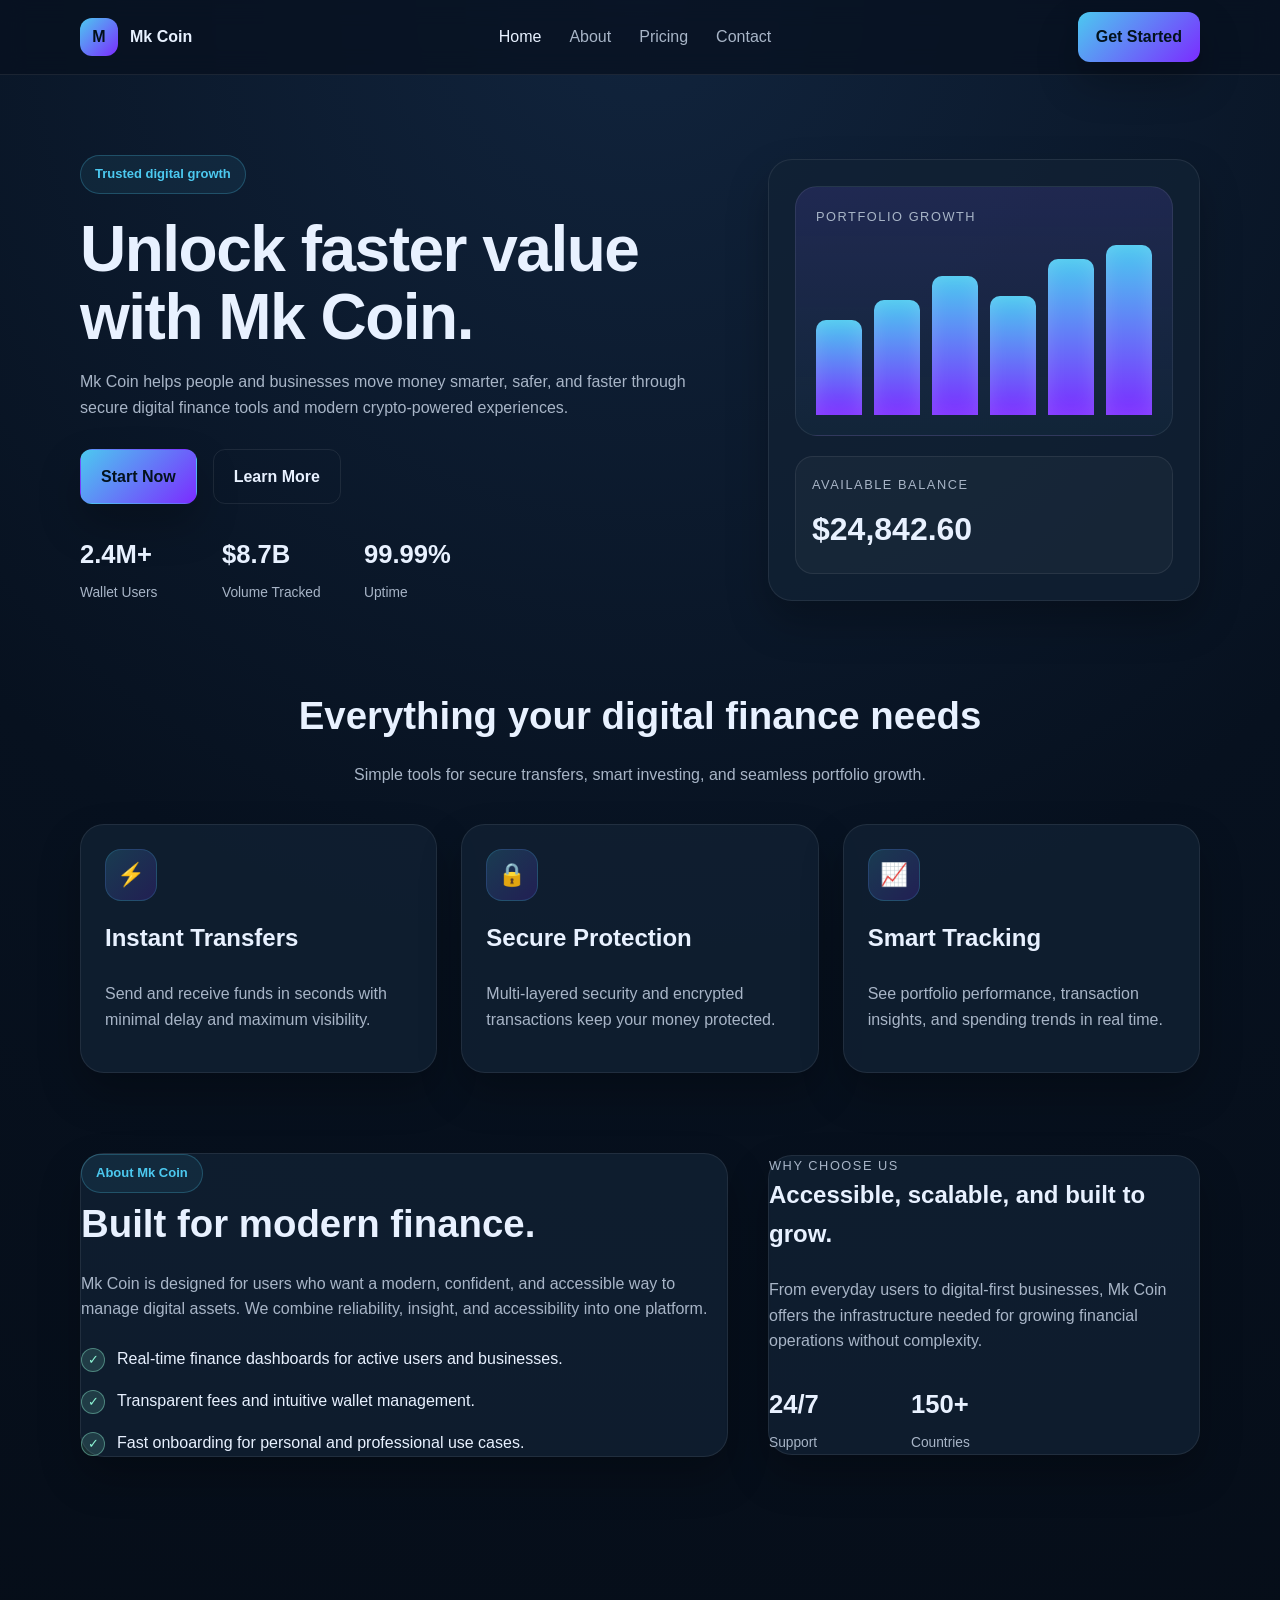
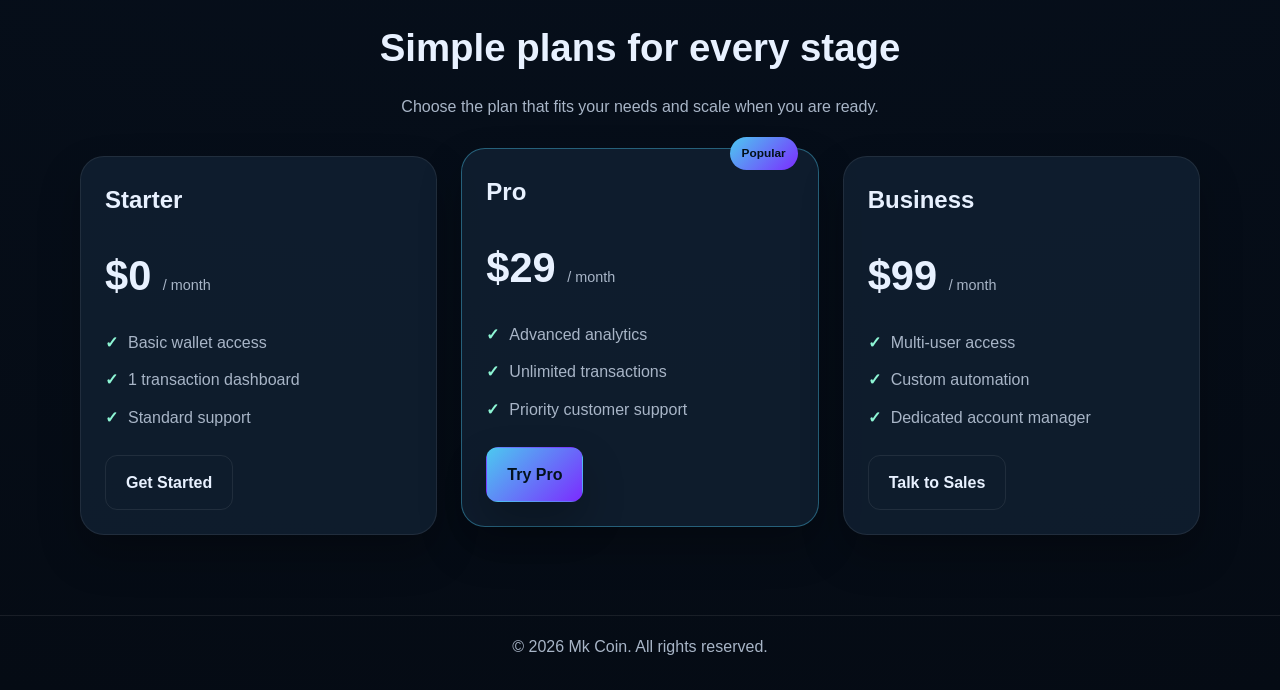
==== commit 9f848de0: "Expand Mk Coin website with additional pages and styling updates." ====
--- a/index.html
+++ b/index.html
@@ -3,57 +3,204 @@
   <head>
     <meta charset="UTF-8" />
     <meta name="viewport" content="width=device-width, initial-scale=1.0" />
-    <meta name="description" content="A simple, fast to-do list with local storage." />
-    <title>MK Tasks | To-Do List</title>
-    <link rel="preconnect" href="https://fonts.googleapis.com" />
-    <link rel="preconnect" href="https://fonts.gstatic.com" crossorigin />
-    <link href="https://fonts.googleapis.com/css2?family=DM+Sans:wght@400;500;600;700&family=Space+Grotesk:wght@500;600;700&display=swap" rel="stylesheet" />
-    <link rel="stylesheet" href="style.css" />
+    <title>Mk Coin | Digital Finance Made Simple</title>
+    <meta
+      name="description"
+      content="Mk Coin is a modern digital finance website with secure transfers, smart tracking, and trusted growth tools."
+    />
+    <link rel="stylesheet" href="styles.css" />
   </head>
   <body>
-    <main class="app-shell">
-      <section class="app-card" aria-labelledby="app-title">
-        <header class="app-header">
-          <div>
-            <p class="kicker">MK COIN / PRODUCTIVITY</p>
-            <h1 id="app-title">My to-do list<span>.</span></h1>
-            <p class="subtitle">Keep your priorities clear and your progress moving.</p>
-          </div>
-          <div class="date-badge" aria-label="Today's date">
-            <span id="day-number"></span>
-            <span id="month-name"></span>
-          </div>
-        </header>
-
-        <form id="task-form" class="task-form">
-          <label class="sr-only" for="task-input">Add a task</label>
-          <input id="task-input" name="task" type="text" maxlength="120" placeholder="What needs to be done?" autocomplete="off" required />
-          <button class="add-button" type="submit" aria-label="Add task">+</button>
-        </form>
-
-        <div class="toolbar">
-          <div class="filters" role="group" aria-label="Filter tasks">
-            <button class="filter-button active" type="button" data-filter="all">All</button>
-            <button class="filter-button" type="button" data-filter="active">Active</button>
-            <button class="filter-button" type="button" data-filter="completed">Completed</button>
-          </div>
-          <button id="clear-completed" class="text-button" type="button">Clear completed</button>
-        </div>
-
-        <div id="empty-state" class="empty-state">
-          <div class="empty-icon">✓</div>
-          <h2>Nothing here yet</h2>
-          <p>Add a task above and make today count.</p>
-        </div>
-
-        <ul id="task-list" class="task-list" aria-live="polite"></ul>
-
-        <footer class="app-footer">
-          <span id="task-count">0 tasks left</span>
-          <span class="storage-note"><span class="status-dot"></span> Saved on this device</span>
-        </footer>
+    <header class="site-header">
+      <div class="container nav">
+        <a class="brand" href="index.html" aria-label="Mk Coin home">
+          <span class="brand-mark">M</span>
+          <span>Mk Coin</span>
+        </a>
+
+        <nav class="nav-links" aria-label="Main navigation">
+          <a href="index.html" class="active">Home</a>
+          <a href="about.html">About</a>
+          <a href="pricing.html">Pricing</a>
+          <a href="contact.html">Contact</a>
+        </nav>
+
+        <a class="nav-btn" href="contact.html">Get Started</a>
+      </div>
+    </header>
+
+    <main>
+      <section class="hero">
+        <div class="container hero-wrap">
+          <div class="hero-copy">
+            <div class="eyebrow">Trusted digital growth</div>
+            <h1>Unlock faster value with Mk Coin.</h1>
+            <p class="lead">
+              Mk Coin helps people and businesses move money smarter, safer, and faster through
+              secure digital finance tools and modern crypto-powered experiences.
+            </p>
+
+            <div class="cta-row">
+              <a class="btn btn-primary" href="pricing.html">Start Now</a>
+              <a class="btn btn-secondary" href="about.html">Learn More</a>
+            </div>
+
+            <div class="stats">
+              <div class="stat">
+                <strong>2.4M+</strong>
+                <span>Wallet Users</span>
+              </div>
+              <div class="stat">
+                <strong>$8.7B</strong>
+                <span>Volume Tracked</span>
+              </div>
+              <div class="stat">
+                <strong>99.99%</strong>
+                <span>Uptime</span>
+              </div>
+            </div>
+          </div>
+
+          <div class="hero-card" aria-label="Portfolio overview card">
+            <div class="mini-chart">
+              <div class="label">Portfolio Growth</div>
+              <div class="bars" aria-hidden="true">
+                <span style="height: 56%"></span>
+                <span style="height: 68%"></span>
+                <span style="height: 82%"></span>
+                <span style="height: 70%"></span>
+                <span style="height: 92%"></span>
+                <span style="height: 100%"></span>
+              </div>
+            </div>
+
+            <div class="balance-box">
+              <div class="label">Available Balance</div>
+              <div class="amount">$24,842.60</div>
+            </div>
+          </div>
+        </div>
+      </section>
+
+      <section id="features">
+        <div class="container">
+          <div class="section-head">
+            <h2>Everything your digital finance needs</h2>
+            <p>Simple tools for secure transfers, smart investing, and seamless portfolio growth.</p>
+          </div>
+
+          <div class="features">
+            <article class="feature">
+              <div class="icon">⚡</div>
+              <h3>Instant Transfers</h3>
+              <p>Send and receive funds in seconds with minimal delay and maximum visibility.</p>
+            </article>
+
+            <article class="feature">
+              <div class="icon">🔒</div>
+              <h3>Secure Protection</h3>
+              <p>Multi-layered security and encrypted transactions keep your money protected.</p>
+            </article>
+
+            <article class="feature">
+              <div class="icon">📈</div>
+              <h3>Smart Tracking</h3>
+              <p>See portfolio performance, transaction insights, and spending trends in real time.</p>
+            </article>
+          </div>
+        </div>
+      </section>
+
+      <section class="page-section" id="about">
+        <div class="container about">
+          <div class="about-card">
+            <div class="eyebrow">About Mk Coin</div>
+            <h2>Built for modern finance.</h2>
+            <p>
+              Mk Coin is designed for users who want a modern, confident, and accessible way to
+              manage digital assets. We combine reliability, insight, and accessibility into one
+              platform.
+            </p>
+
+            <ul class="check-list">
+              <li><span class="check">✓</span><span>Real-time finance dashboards for active users and businesses.</span></li>
+              <li><span class="check">✓</span><span>Transparent fees and intuitive wallet management.</span></li>
+              <li><span class="check">✓</span><span>Fast onboarding for personal and professional use cases.</span></li>
+            </ul>
+          </div>
+
+          <div class="about-card">
+            <div class="label">Why choose us</div>
+            <h3>Accessible, scalable, and built to grow.</h3>
+            <p>
+              From everyday users to digital-first businesses, Mk Coin offers the infrastructure needed
+              for growing financial operations without complexity.
+            </p>
+
+            <div class="stats stats-small">
+              <div class="stat">
+                <strong>24/7</strong>
+                <span>Support</span>
+              </div>
+              <div class="stat">
+                <strong>150+</strong>
+                <span>Countries</span>
+              </div>
+            </div>
+          </div>
+        </div>
+      </section>
+
+      <section class="page-section" id="pricing">
+        <div class="container">
+          <div class="section-head">
+            <h2>Simple plans for every stage</h2>
+            <p>Choose the plan that fits your needs and scale when you are ready.</p>
+          </div>
+
+          <div class="pricing">
+            <div class="price-card">
+              <h3>Starter</h3>
+              <div class="price">$0 <small>/ month</small></div>
+              <ul>
+                <li>Basic wallet access</li>
+                <li>1 transaction dashboard</li>
+                <li>Standard support</li>
+              </ul>
+              <a class="btn btn-secondary" href="contact.html">Get Started</a>
+            </div>
+
+            <div class="price-card featured">
+              <div class="tag">Popular</div>
+              <h3>Pro</h3>
+              <div class="price">$29 <small>/ month</small></div>
+              <ul>
+                <li>Advanced analytics</li>
+                <li>Unlimited transactions</li>
+                <li>Priority customer support</li>
+              </ul>
+              <a class="btn btn-primary" href="contact.html">Try Pro</a>
+            </div>
+
+            <div class="price-card">
+              <h3>Business</h3>
+              <div class="price">$99 <small>/ month</small></div>
+              <ul>
+                <li>Multi-user access</li>
+                <li>Custom automation</li>
+                <li>Dedicated account manager</li>
+              </ul>
+              <a class="btn btn-secondary" href="contact.html">Talk to Sales</a>
+            </div>
+          </div>
+        </div>
       </section>
     </main>
-    <script src="script.js"></script>
+
+    <footer>
+      <div class="container footer-wrap">
+        © 2026 Mk Coin. All rights reserved.
+      </div>
+    </footer>
   </body>
 </html>
--- a/styles.css
+++ b/styles.css
@@ -0,0 +1,457 @@
+:root {
+  --bg: #07111f;
+  --panel: #0d1b2a;
+  --card: #122235;
+  --primary: #4cc9f0;
+  --secondary: #7b2cff;
+  --accent: #8ef6d5;
+  --text: #e8f1ff;
+  --muted: #a8b5c7;
+  --line: rgba(255, 255, 255, 0.08);
+  --shadow: 0 20px 40px rgba(0, 0, 0, 0.25);
+}
+
+* {
+  box-sizing: border-box;
+}
+
+html {
+  scroll-behavior: smooth;
+}
+
+body {
+  margin: 0;
+  font-family: Arial, Helvetica, sans-serif;
+  background: radial-gradient(circle at top, #11243d 0%, var(--bg) 40%, #050b14 100%);
+  color: var(--text);
+  line-height: 1.6;
+}
+
+a {
+  color: inherit;
+  text-decoration: none;
+}
+
+button, input, textarea {
+  font: inherit;
+}
+
+img {
+  max-width: 100%;
+  display: block;
+}
+
+.container {
+  width: min(1120px, calc(100% - 30px));
+  margin: 0 auto;
+}
+
+.site-header {
+  position: sticky;
+  top: 0;
+  z-index: 50;
+  background: rgba(7, 17, 31, 0.75);
+  backdrop-filter: blur(12px);
+  border-bottom: 1px solid var(--line);
+}
+
+.nav {
+  display: flex;
+  justify-content: space-between;
+  align-items: center;
+  min-height: 74px;
+}
+
+.brand {
+  display: flex;
+  align-items: center;
+  gap: 12px;
+  font-weight: 700;
+}
+
+.brand-mark {
+  width: 38px;
+  height: 38px;
+  border-radius: 12px;
+  display: grid;
+  place-items: center;
+  background: linear-gradient(135deg, var(--primary), var(--secondary));
+  color: #021018;
+  font-weight: 700;
+}
+
+.nav-links {
+  display: flex;
+  align-items: center;
+  gap: 28px;
+  color: var(--muted);
+}
+
+.nav-links a:hover,
+.nav-links a.active {
+  color: var(--text);
+}
+
+.nav-btn,
+.btn {
+  display: inline-flex;
+  align-items: center;
+  justify-content: center;
+  border-radius: 12px;
+  font-weight: 700;
+  transition: transform 0.2s ease;
+}
+
+.nav-btn {
+  padding: 12px 18px;
+  background: linear-gradient(135deg, var(--primary), var(--secondary));
+  color: #03121d;
+  box-shadow: var(--shadow);
+}
+
+.btn {
+  padding: 14px 20px;
+  border: 1px solid transparent;
+}
+
+.btn-primary {
+  background: linear-gradient(135deg, var(--primary), var(--secondary));
+  color: #03121d;
+  box-shadow: var(--shadow);
+}
+
+.btn-secondary {
+  background: transparent;
+  color: var(--text);
+  border-color: var(--line);
+}
+
+.nav-btn:hover,
+.btn:hover {
+  transform: translateY(-1px);
+}
+
+.hero,
+.page-hero,
+.page-section {
+  padding: 80px 0;
+}
+
+.hero-wrap,
+.about,
+.contact-wrap,
+.split-layout {
+  display: grid;
+  grid-template-columns: 1.2fr 0.8fr;
+  gap: 40px;
+  align-items: center;
+}
+
+.eyebrow {
+  display: inline-flex;
+  align-items: center;
+  gap: 8px;
+  background: rgba(76, 201, 240, 0.08);
+  border: 1px solid rgba(76, 201, 240, 0.25);
+  color: var(--primary);
+  border-radius: 999px;
+  padding: 8px 14px;
+  font-size: 13px;
+  font-weight: 700;
+}
+
+h1 {
+  font-size: clamp(2.5rem, 5vw, 4.5rem);
+  line-height: 1.06;
+  margin: 22px 0 18px;
+  letter-spacing: -1.5px;
+}
+
+h2 {
+  font-size: clamp(1.9rem, 3vw, 3rem);
+  margin: 0 0 12px;
+}
+
+h3 {
+  margin-top: 0;
+  font-size: 1.5rem;
+}
+
+.lead,
+.page-hero p,
+.about-card p,
+.card p,
+.contact-box p,
+.feature p,
+.section-head p,
+.price-card li,
+.info-list {
+  color: var(--muted);
+}
+
+.cta-row {
+  display: flex;
+  flex-wrap: wrap;
+  gap: 16px;
+  margin-top: 28px;
+}
+
+.stats {
+  display: flex;
+  flex-wrap: wrap;
+  gap: 22px;
+  margin-top: 30px;
+}
+
+.stat {
+  min-width: 120px;
+}
+
+.stat strong {
+  display: block;
+  font-size: 1.6rem;
+  margin-bottom: 4px;
+}
+
+.stat span {
+  color: var(--muted);
+  font-size: 0.86rem;
+}
+
+.hero-card,
+.card,
+.about-card,
+.contact-box,
+.form-box,
+.feature,
+.price-card {
+  background: rgba(18, 34, 53, 0.75);
+  border: 1px solid var(--line);
+  border-radius: 24px;
+  box-shadow: var(--shadow);
+}
+
+.hero-card {
+  padding: 26px;
+}
+
+.mini-chart {
+  background: linear-gradient(180deg, rgba(124, 92, 255, 0.15), rgba(76, 201, 240, 0.04));
+  border-radius: 22px;
+  padding: 20px;
+  border: 1px solid var(--line);
+}
+
+.label {
+  color: var(--muted);
+  font-size: 0.8rem;
+  text-transform: uppercase;
+  letter-spacing: 0.12em;
+}
+
+.bars {
+  height: 170px;
+  display: flex;
+  align-items: flex-end;
+  gap: 12px;
+  margin-top: 18px;
+}
+
+.bars span {
+  flex: 1;
+  display: block;
+  border-radius: 10px 10px 0 0;
+  background: linear-gradient(180deg, var(--primary), var(--secondary));
+  box-shadow: inset 0 0 20px rgba(255,255,255,0.15);
+}
+
+.balance-box {
+  margin-top: 20px;
+  background: rgba(255,255,255,0.03);
+  border: 1px solid var(--line);
+  border-radius: 18px;
+  padding: 18px 16px;
+}
+
+.amount {
+  font-size: 2rem;
+  font-weight: 700;
+  margin-top: 8px;
+}
+
+.section-head {
+  text-align: center;
+  margin-bottom: 36px;
+}
+
+.features,
+.pricing {
+  display: grid;
+  grid-template-columns: repeat(3, minmax(0, 1fr));
+  gap: 24px;
+}
+
+.feature,
+.card,
+.price-card {
+  padding: 24px;
+}
+
+.icon {
+  width: 52px;
+  height: 52px;
+  border-radius: 16px;
+  display: grid;
+  place-items: center;
+  background: linear-gradient(135deg, rgba(76, 201, 240, 0.18), rgba(123, 44, 255, 0.18));
+  border: 1px solid rgba(76, 201, 240, 0.18);
+  font-size: 1.4rem;
+  margin-bottom: 18px;
+}
+
+.check-list {
+  list-style: none;
+  padding: 0;
+  margin: 24px 0 0;
+  display: grid;
+  gap: 16px;
+}
+
+.check-list li {
+  display: flex;
+  gap: 12px;
+  align-items: flex-start;
+}
+
+.check {
+  width: 24px;
+  height: 24px;
+  border-radius: 50%;
+  background: rgba(142, 246, 213, 0.15);
+  border: 1px solid rgba(142, 246, 213, 0.4);
+  color: var(--accent);
+  display: grid;
+  place-items: center;
+  font-size: 0.8rem;
+  flex-shrink: 0;
+  margin-top: 2px;
+}
+
+.price-card {
+  position: relative;
+}
+
+.price-card.featured {
+  border-color: rgba(76, 201, 240, 0.4);
+  transform: translateY(-8px);
+}
+
+.tag {
+  position: absolute;
+  top: -12px;
+  right: 20px;
+  background: linear-gradient(135deg, var(--primary), var(--secondary));
+  color: #021018;
+  font-size: 0.74rem;
+  font-weight: 700;
+  border-radius: 999px;
+  padding: 7px 12px;
+}
+
+.price {
+  font-size: 2.6rem;
+  font-weight: 800;
+  margin: 10px 0;
+}
+
+.price small {
+  color: var(--muted);
+  font-size: 0.9rem;
+  font-weight: 500;
+}
+
+.price-card ul {
+  list-style: none;
+  padding: 0;
+  margin: 20px 0 24px;
+  display: grid;
+  gap: 12px;
+}
+
+.price-card li::before {
+  content: "✓";
+  color: var(--accent);
+  font-weight: 700;
+  margin-right: 10px;
+}
+
+.page-hero {
+  text-align: center;
+}
+
+.narrow {
+  max-width: 760px;
+}
+
+.split-layout {
+  grid-template-columns: 1fr 1fr;
+}
+
+.contact-wrap {
+  display: grid;
+  grid-template-columns: 1fr 1fr;
+  gap: 26px;
+  align-items: stretch;
+}
+
+.contact-box,
+.form-box {
+  padding: 28px;
+}
+
+.info-list {
+  display: grid;
+  gap: 18px;
+  margin-top: 18px;
+}
+
+form {
+  display: grid;
+  gap: 14px;
+}
+
+input, textarea {
+  width: 100%;
+  border-radius: 12px;
+  border: 1px solid var(--line);
+  background: rgba(255,255,255,0.02);
+  color: var(--text);
+  padding: 14px 16px;
+}
+
+textarea {
+  min-height: 120px;
+  resize: vertical;
+}
+
+footer {
+  border-top: 1px solid var(--line);
+  padding: 18px 0 30px;
+  color: var(--muted);
+  text-align: center;
+}
+
+@media (max-width: 900px) {
+  .hero-wrap,
+  .about,
+  .split-layout,
+  .contact-wrap,
+  .features,
+  .pricing {
+    grid-template-columns: 1fr;
+  }
+
+  .nav-links {
+    display: none;
+  }
+}
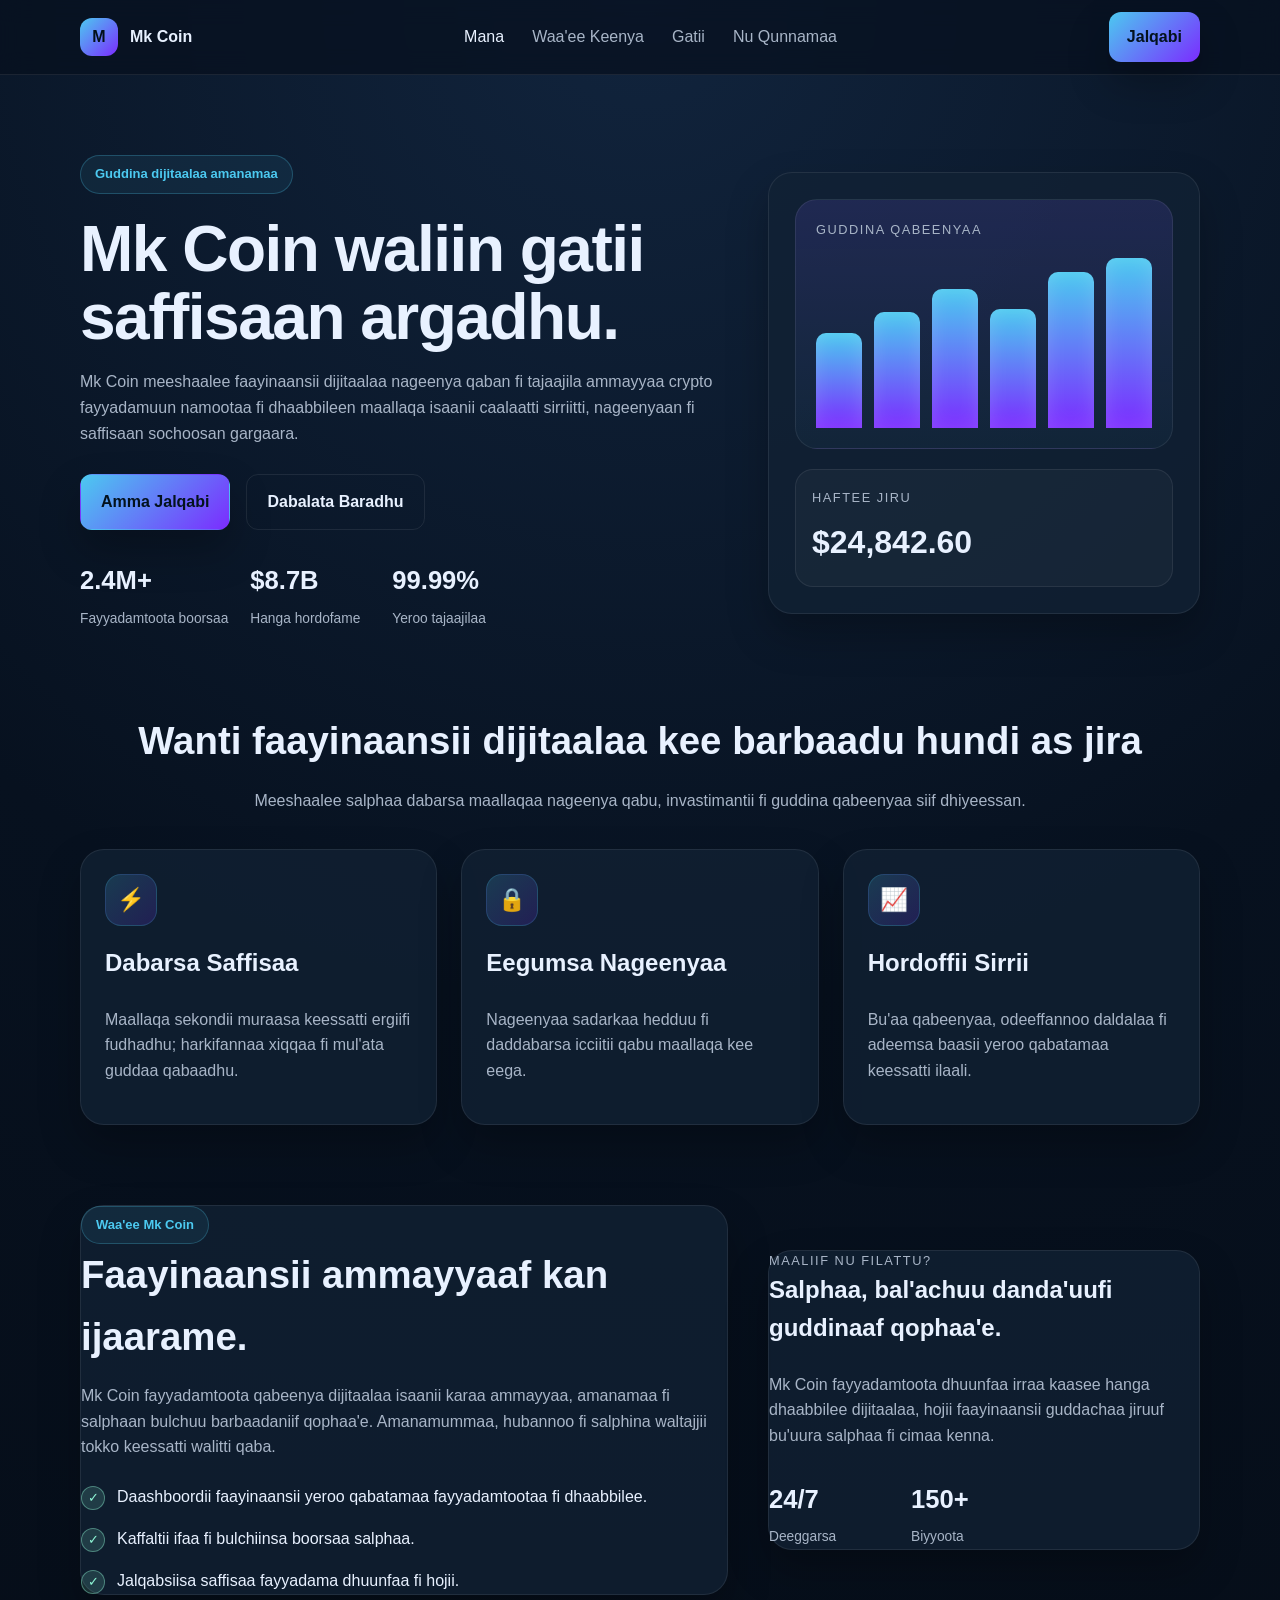
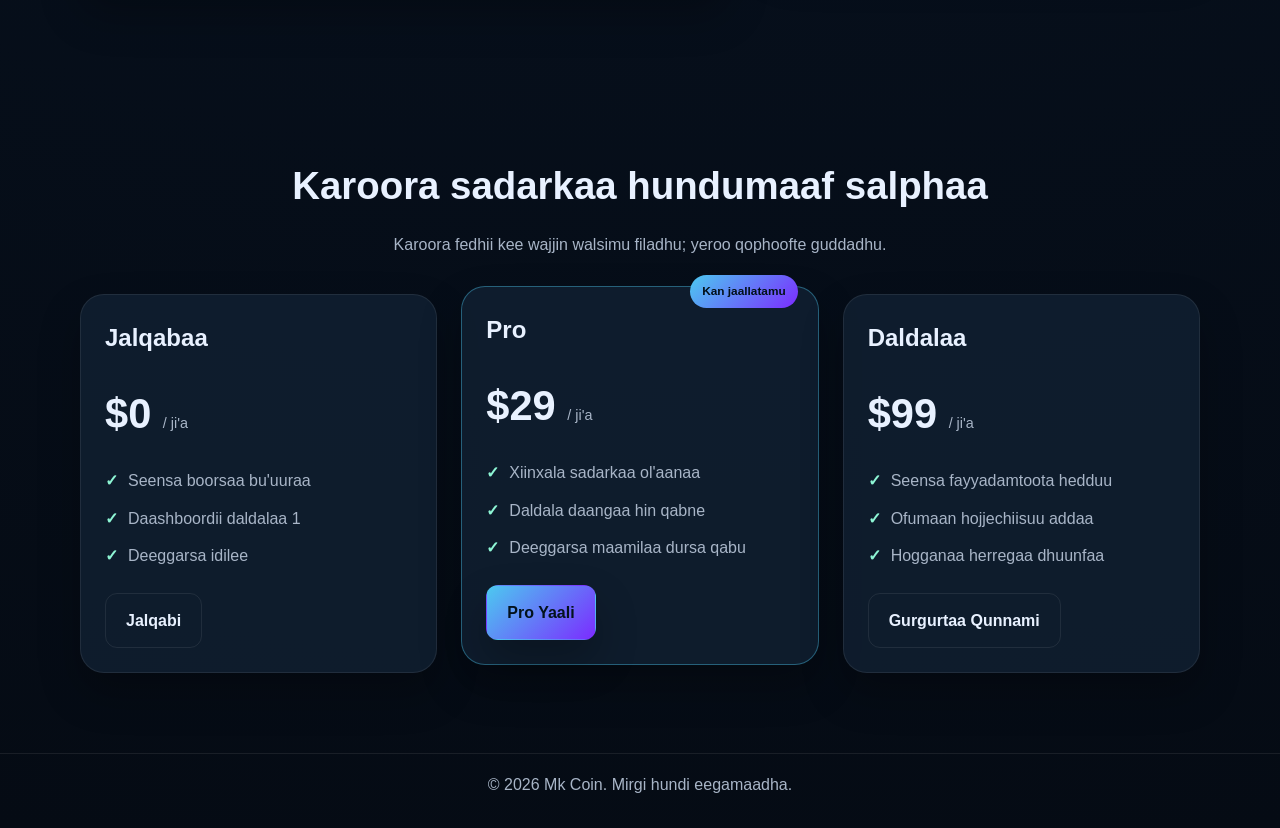
==== commit b0677573: "Translate website content into Afaan Oromoo" ====
--- a/index.html
+++ b/index.html
@@ -1,31 +1,26 @@
 <!DOCTYPE html>
-<html lang="en">
+<html lang="om">
   <head>
     <meta charset="UTF-8" />
     <meta name="viewport" content="width=device-width, initial-scale=1.0" />
-    <title>Mk Coin | Digital Finance Made Simple</title>
-    <meta
-      name="description"
-      content="Mk Coin is a modern digital finance website with secure transfers, smart tracking, and trusted growth tools."
-    />
+    <title>Mk Coin | Faayinaansii Dijitaalaa Salphaa</title>
+    <meta name="description" content="Mk Coin meeshaalee faayinaansii dijitaalaa nageenya qabu, dabarsa maallaqaa fi hordoffii qarshii siif dhiyeessa." />
     <link rel="stylesheet" href="styles.css" />
   </head>
   <body>
     <header class="site-header">
       <div class="container nav">
-        <a class="brand" href="index.html" aria-label="Mk Coin home">
+        <a class="brand" href="index.html" aria-label="Fuula jalqabaa Mk Coin">
           <span class="brand-mark">M</span>
           <span>Mk Coin</span>
         </a>
-
-        <nav class="nav-links" aria-label="Main navigation">
-          <a href="index.html" class="active">Home</a>
-          <a href="about.html">About</a>
-          <a href="pricing.html">Pricing</a>
-          <a href="contact.html">Contact</a>
+        <nav class="nav-links" aria-label="Mooqa fuulaa">
+          <a href="index.html" class="active">Mana</a>
+          <a href="about.html">Waa'ee Keenya</a>
+          <a href="pricing.html">Gatii</a>
+          <a href="contact.html">Nu Qunnamaa</a>
         </nav>
-
-        <a class="nav-btn" href="contact.html">Get Started</a>
+        <a class="nav-btn" href="contact.html">Jalqabi</a>
       </div>
     </header>
 
@@ -33,174 +28,36 @@
       <section class="hero">
         <div class="container hero-wrap">
           <div class="hero-copy">
-            <div class="eyebrow">Trusted digital growth</div>
-            <h1>Unlock faster value with Mk Coin.</h1>
-            <p class="lead">
-              Mk Coin helps people and businesses move money smarter, safer, and faster through
-              secure digital finance tools and modern crypto-powered experiences.
-            </p>
-
+            <div class="eyebrow">Guddina dijitaalaa amanamaa</div>
+            <h1>Mk Coin waliin gatii saffisaan argadhu.</h1>
+            <p class="lead">Mk Coin meeshaalee faayinaansii dijitaalaa nageenya qaban fi tajaajila ammayyaa crypto fayyadamuun namootaa fi dhaabbileen maallaqa isaanii caalaatti sirriitti, nageenyaan fi saffisaan sochoosan gargaara.</p>
             <div class="cta-row">
-              <a class="btn btn-primary" href="pricing.html">Start Now</a>
-              <a class="btn btn-secondary" href="about.html">Learn More</a>
+              <a class="btn btn-primary" href="pricing.html">Amma Jalqabi</a>
+              <a class="btn btn-secondary" href="about.html">Dabalata Baradhu</a>
             </div>
-
             <div class="stats">
-              <div class="stat">
-                <strong>2.4M+</strong>
-                <span>Wallet Users</span>
-              </div>
-              <div class="stat">
-                <strong>$8.7B</strong>
-                <span>Volume Tracked</span>
-              </div>
-              <div class="stat">
-                <strong>99.99%</strong>
-                <span>Uptime</span>
-              </div>
+              <div class="stat"><strong>2.4M+</strong><span>Fayyadamtoota boorsaa</span></div>
+              <div class="stat"><strong>$8.7B</strong><span>Hanga hordofame</span></div>
+              <div class="stat"><strong>99.99%</strong><span>Yeroo tajaajilaa</span></div>
             </div>
           </div>
-
-          <div class="hero-card" aria-label="Portfolio overview card">
-            <div class="mini-chart">
-              <div class="label">Portfolio Growth</div>
-              <div class="bars" aria-hidden="true">
-                <span style="height: 56%"></span>
-                <span style="height: 68%"></span>
-                <span style="height: 82%"></span>
-                <span style="height: 70%"></span>
-                <span style="height: 92%"></span>
-                <span style="height: 100%"></span>
-              </div>
-            </div>
-
-            <div class="balance-box">
-              <div class="label">Available Balance</div>
-              <div class="amount">$24,842.60</div>
-            </div>
+          <div class="hero-card" aria-label="Cuunfaa qabeenya maallaqaa">
+            <div class="mini-chart"><div class="label">Guddina Qabeenyaa</div><div class="bars" aria-hidden="true"><span style="height: 56%"></span><span style="height: 68%"></span><span style="height: 82%"></span><span style="height: 70%"></span><span style="height: 92%"></span><span style="height: 100%"></span></div></div>
+            <div class="balance-box"><div class="label">Haftee Jiru</div><div class="amount">$24,842.60</div></div>
           </div>
         </div>
       </section>
 
-      <section id="features">
-        <div class="container">
-          <div class="section-head">
-            <h2>Everything your digital finance needs</h2>
-            <p>Simple tools for secure transfers, smart investing, and seamless portfolio growth.</p>
-          </div>
+      <section id="features"><div class="container"><div class="section-head"><h2>Wanti faayinaansii dijitaalaa kee barbaadu hundi as jira</h2><p>Meeshaalee salphaa dabarsa maallaqaa nageenya qabu, invastimantii fi guddina qabeenyaa siif dhiyeessan.</p></div><div class="features">
+        <article class="feature"><div class="icon">⚡</div><h3>Dabarsa Saffisaa</h3><p>Maallaqa sekondii muraasa keessatti ergiifi fudhadhu; harkifannaa xiqqaa fi mul'ata guddaa qabaadhu.</p></article>
+        <article class="feature"><div class="icon">🔒</div><h3>Eegumsa Nageenyaa</h3><p>Nageenyaa sadarkaa hedduu fi daddabarsa icciitii qabu maallaqa kee eega.</p></article>
+        <article class="feature"><div class="icon">📈</div><h3>Hordoffii Sirrii</h3><p>Bu'aa qabeenyaa, odeeffannoo daldalaa fi adeemsa baasii yeroo qabatamaa keessatti ilaali.</p></article>
+      </div></div></section>
 
-          <div class="features">
-            <article class="feature">
-              <div class="icon">⚡</div>
-              <h3>Instant Transfers</h3>
-              <p>Send and receive funds in seconds with minimal delay and maximum visibility.</p>
-            </article>
+      <section class="page-section" id="about"><div class="container about"><div class="about-card"><div class="eyebrow">Waa'ee Mk Coin</div><h2>Faayinaansii ammayyaaf kan ijaarame.</h2><p>Mk Coin fayyadamtoota qabeenya dijitaalaa isaanii karaa ammayyaa, amanamaa fi salphaan bulchuu barbaadaniif qophaa'e. Amanamummaa, hubannoo fi salphina waltajjii tokko keessatti walitti qaba.</p><ul class="check-list"><li><span class="check">✓</span><span>Daashboordii faayinaansii yeroo qabatamaa fayyadamtootaa fi dhaabbilee.</span></li><li><span class="check">✓</span><span> Kaffaltii ifaa fi bulchiinsa boorsaa salphaa.</span></li><li><span class="check">✓</span><span>Jalqabsiisa saffisaa fayyadama dhuunfaa fi hojii.</span></li></ul></div><div class="about-card"><div class="label">Maaliif nu filattu?</div><h3>Salphaa, bal'achuu danda'uufi guddinaaf qophaa'e.</h3><p>Mk Coin fayyadamtoota dhuunfaa irraa kaasee hanga dhaabbilee dijitaalaa, hojii faayinaansii guddachaa jiruuf bu'uura salphaa fi cimaa kenna.</p><div class="stats stats-small"><div class="stat"><strong>24/7</strong><span>Deeggarsa</span></div><div class="stat"><strong>150+</strong><span>Biyyoota</span></div></div></div></div></section>
 
-            <article class="feature">
-              <div class="icon">🔒</div>
-              <h3>Secure Protection</h3>
-              <p>Multi-layered security and encrypted transactions keep your money protected.</p>
-            </article>
-
-            <article class="feature">
-              <div class="icon">📈</div>
-              <h3>Smart Tracking</h3>
-              <p>See portfolio performance, transaction insights, and spending trends in real time.</p>
-            </article>
-          </div>
-        </div>
-      </section>
-
-      <section class="page-section" id="about">
-        <div class="container about">
-          <div class="about-card">
-            <div class="eyebrow">About Mk Coin</div>
-            <h2>Built for modern finance.</h2>
-            <p>
-              Mk Coin is designed for users who want a modern, confident, and accessible way to
-              manage digital assets. We combine reliability, insight, and accessibility into one
-              platform.
-            </p>
-
-            <ul class="check-list">
-              <li><span class="check">✓</span><span>Real-time finance dashboards for active users and businesses.</span></li>
-              <li><span class="check">✓</span><span>Transparent fees and intuitive wallet management.</span></li>
-              <li><span class="check">✓</span><span>Fast onboarding for personal and professional use cases.</span></li>
-            </ul>
-          </div>
-
-          <div class="about-card">
-            <div class="label">Why choose us</div>
-            <h3>Accessible, scalable, and built to grow.</h3>
-            <p>
-              From everyday users to digital-first businesses, Mk Coin offers the infrastructure needed
-              for growing financial operations without complexity.
-            </p>
-
-            <div class="stats stats-small">
-              <div class="stat">
-                <strong>24/7</strong>
-                <span>Support</span>
-              </div>
-              <div class="stat">
-                <strong>150+</strong>
-                <span>Countries</span>
-              </div>
-            </div>
-          </div>
-        </div>
-      </section>
-
-      <section class="page-section" id="pricing">
-        <div class="container">
-          <div class="section-head">
-            <h2>Simple plans for every stage</h2>
-            <p>Choose the plan that fits your needs and scale when you are ready.</p>
-          </div>
-
-          <div class="pricing">
-            <div class="price-card">
-              <h3>Starter</h3>
-              <div class="price">$0 <small>/ month</small></div>
-              <ul>
-                <li>Basic wallet access</li>
-                <li>1 transaction dashboard</li>
-                <li>Standard support</li>
-              </ul>
-              <a class="btn btn-secondary" href="contact.html">Get Started</a>
-            </div>
-
-            <div class="price-card featured">
-              <div class="tag">Popular</div>
-              <h3>Pro</h3>
-              <div class="price">$29 <small>/ month</small></div>
-              <ul>
-                <li>Advanced analytics</li>
-                <li>Unlimited transactions</li>
-                <li>Priority customer support</li>
-              </ul>
-              <a class="btn btn-primary" href="contact.html">Try Pro</a>
-            </div>
-
-            <div class="price-card">
-              <h3>Business</h3>
-              <div class="price">$99 <small>/ month</small></div>
-              <ul>
-                <li>Multi-user access</li>
-                <li>Custom automation</li>
-                <li>Dedicated account manager</li>
-              </ul>
-              <a class="btn btn-secondary" href="contact.html">Talk to Sales</a>
-            </div>
-          </div>
-        </div>
-      </section>
+      <section class="page-section" id="pricing"><div class="container"><div class="section-head"><h2>Karoora sadarkaa hundumaaf salphaa</h2><p>Karoora fedhii kee wajjin walsimu filadhu; yeroo qophoofte guddadhu.</p></div><div class="pricing"><div class="price-card"><h3>Jalqabaa</h3><div class="price">$0 <small>/ ji'a</small></div><ul><li>Seensa boorsaa bu'uuraa</li><li>Daashboordii daldalaa 1</li><li>Deeggarsa idilee</li></ul><a class="btn btn-secondary" href="contact.html">Jalqabi</a></div><div class="price-card featured"><div class="tag">Kan jaallatamu</div><h3>Pro</h3><div class="price">$29 <small>/ ji'a</small></div><ul><li>Xiinxala sadarkaa ol'aanaa</li><li>Daldala daangaa hin qabne</li><li>Deeggarsa maamilaa dursa qabu</li></ul><a class="btn btn-primary" href="contact.html">Pro Yaali</a></div><div class="price-card"><h3>Daldalaa</h3><div class="price">$99 <small>/ ji'a</small></div><ul><li>Seensa fayyadamtoota hedduu</li><li>Ofumaan hojjechiisuu addaa</li><li>Hogganaa herregaa dhuunfaa</li></ul><a class="btn btn-secondary" href="contact.html">Gurgurtaa Qunnami</a></div></div></div></section>
     </main>
-
-    <footer>
-      <div class="container footer-wrap">
-        © 2026 Mk Coin. All rights reserved.
-      </div>
-    </footer>
+    <footer><div class="container footer-wrap">© 2026 Mk Coin. Mirgi hundi eegamaadha.</div></footer>
   </body>
 </html>
